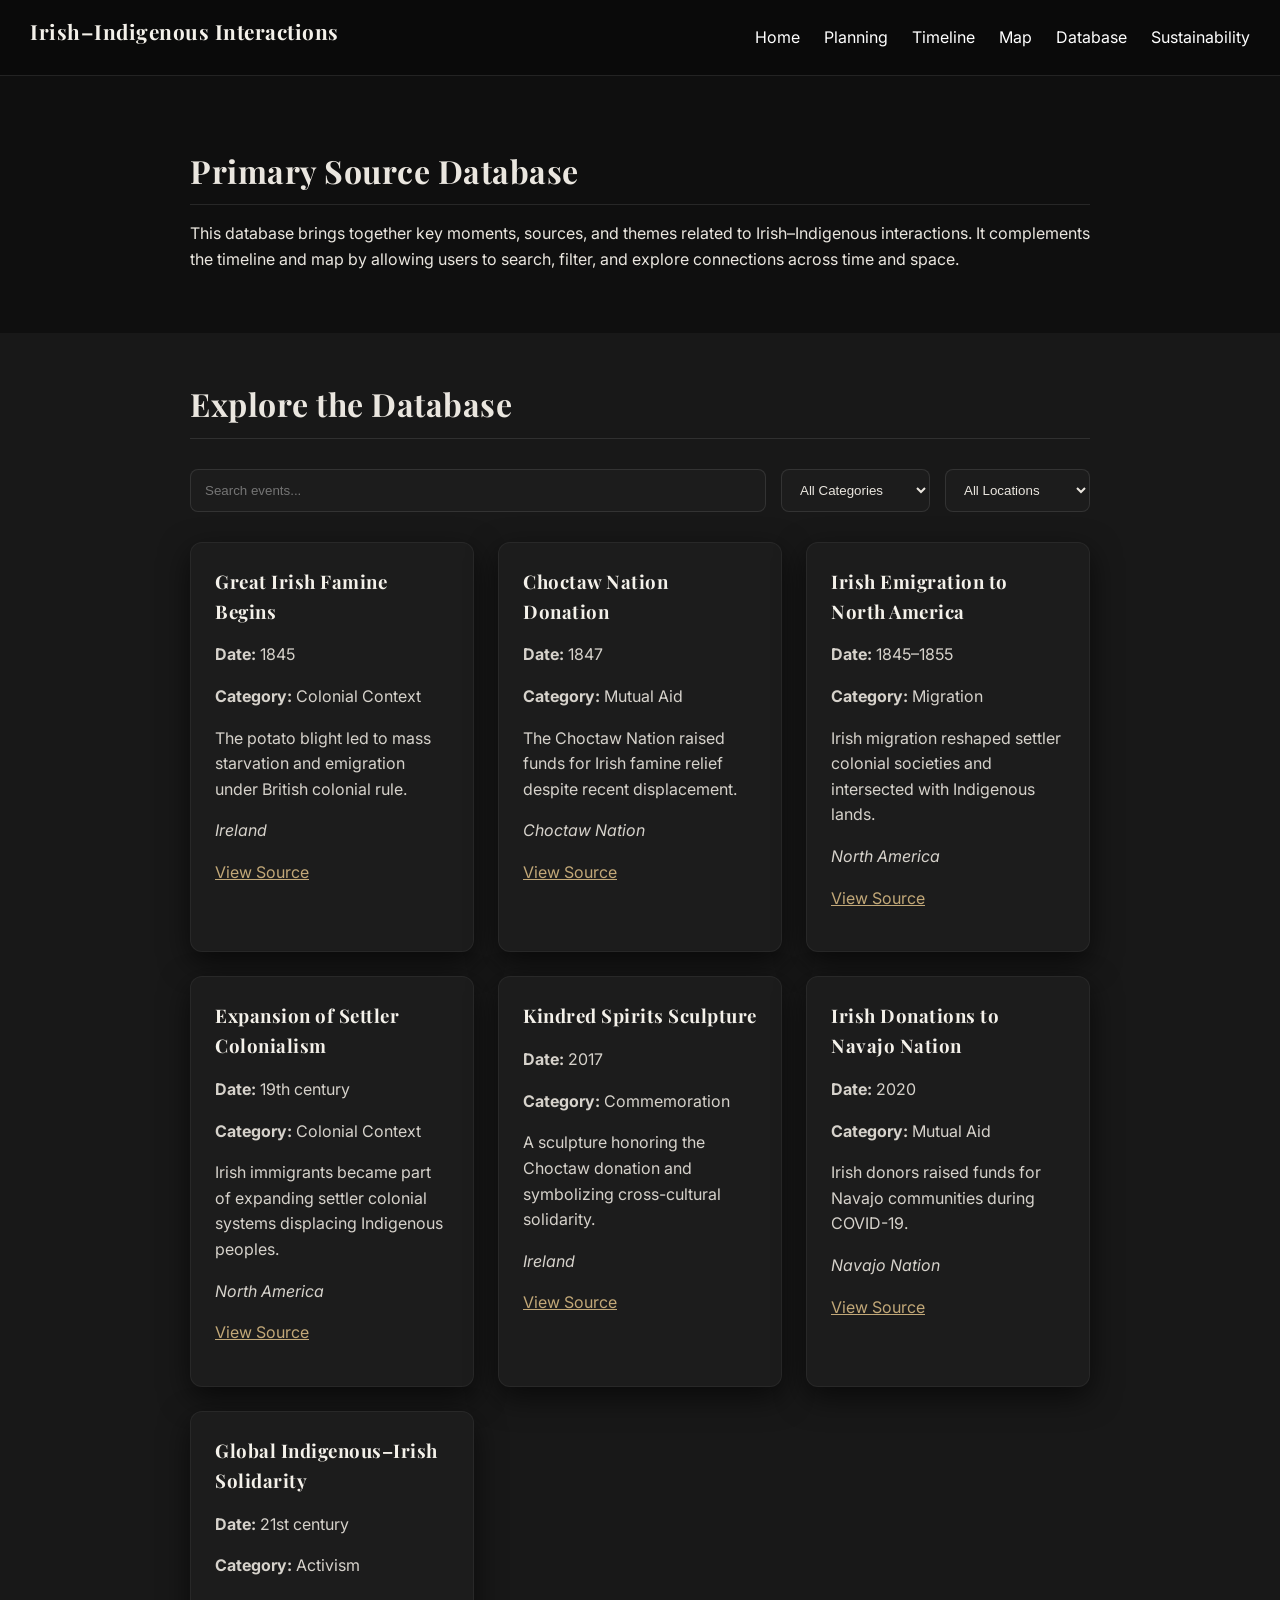
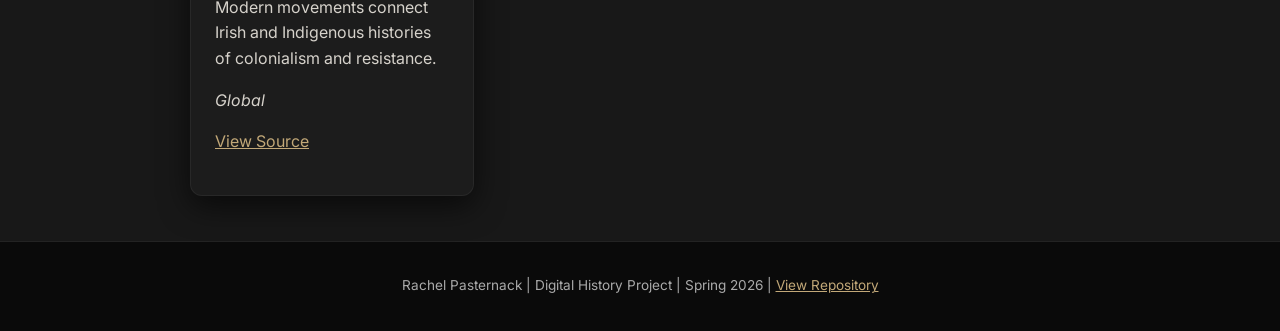
==== database.html @ 5e8c06c3 "Alter Image" ====
<!DOCTYPE html>
<html lang="en">
<head>
  <meta charset="UTF-8" />
  <meta name="viewport" content="width=device-width, initial-scale=1.0" />

  <title>Database | Irish–Indigenous Interactions</title>

  <link rel="stylesheet" href="style.css" />
  <link href="https://fonts.googleapis.com/css2?family=Playfair+Display:wght@400;700&family=Inter:wght@300;400;600&display=swap" rel="stylesheet">
</head>

<body>

<!-- NAVIGATION -->
<nav>
  <div class="nav-container">
    <h1 class="logo">Irish–Indigenous Interactions</h1>
    <div class="nav-links">
      <a href="index.html">Home</a>
      <a href="planning.html">Planning</a>
      <a href="timeline.html">Timeline</a>
      <a href="map.html">Map</a>
      <a href="database.html">Database</a>
      <a href="sustainability.html">Sustainability</a>
    </div>
  </div>
</nav>

<!-- INTRO -->
<section class="section">
  <div class="container">
    <h2>Primary Source Database</h2>
    <p>
      This database brings together key moments, sources, and themes related to Irish–Indigenous interactions. 
      It complements the timeline and map by allowing users to search, filter, and explore connections across time and space.
    </p>
  </div>
</section>

<!-- DATABASE -->
<section class="section light">
  <div class="container">

    <h2>Explore the Database</h2>

    <!-- FILTER BAR -->
    <div class="filter-bar">
      <input 
        type="text" 
        id="searchInput" 
        placeholder="Search events..."
        class="filter-input"
      >

      <select id="filterType" class="filter-select">
        <option value="">All Categories</option>
      </select>

      <select id="filterPlace" class="filter-select">
        <option value="">All Locations</option>
      </select>
    </div>

    <!-- CARD GRID -->
    <div id="cardContainer" class="grid"></div>

  </div>
</section>

<!-- SCRIPT -->
<script>
const allData = [
  {
    id: "famine",
    title: "Great Irish Famine Begins",
    start_date: "1845",
    interaction_type: "Colonial Context",
    place: "Ireland",
    description: "The potato blight led to mass starvation and emigration under British colonial rule.",
    source: "https://www.bl.uk/"
  },
  {
    id: "choctaw-donation",
    title: "Choctaw Nation Donation",
    start_date: "1847",
    interaction_type: "Mutual Aid",
    place: "Choctaw Nation",
    description: "The Choctaw Nation raised funds for Irish famine relief despite recent displacement.",
    source: "https://www.choctawnation.com/"
  },
  {
    id: "irish-emigration",
    title: "Irish Emigration to North America",
    start_date: "1845–1855",
    interaction_type: "Migration",
    place: "North America",
    description: "Irish migration reshaped settler colonial societies and intersected with Indigenous lands.",
    source: "https://www.loc.gov/"
  },
  {
    id: "colonial-expansion",
    title: "Expansion of Settler Colonialism",
    start_date: "19th century",
    interaction_type: "Colonial Context",
    place: "North America",
    description: "Irish immigrants became part of expanding settler colonial systems displacing Indigenous peoples.",
    source: "https://www.nationalarchives.gov.uk/"
  },
  {
    id: "kindred-spirits",
    title: "Kindred Spirits Sculpture",
    start_date: "2017",
    interaction_type: "Commemoration",
    place: "Ireland",
    description: "A sculpture honoring the Choctaw donation and symbolizing cross-cultural solidarity.",
    source: "https://www.corkcoco.ie/"
  },
  {
    id: "irish-to-navajo",
    title: "Irish Donations to Navajo Nation",
    start_date: "2020",
    interaction_type: "Mutual Aid",
    place: "Navajo Nation",
    description: "Irish donors raised funds for Navajo communities during COVID-19.",
    source: "https://www.navajo-nsn.gov/"
  },
  {
    id: "global-solidarity",
    title: "Global Indigenous–Irish Solidarity",
    start_date: "21st century",
    interaction_type: "Activism",
    place: "Global",
    description: "Modern movements connect Irish and Indigenous histories of colonialism and resistance.",
    source: "https://native-land.ca/"
  }
];

// POPULATE CATEGORY FILTER
function populateFilter() {
  const select = document.getElementById('filterType');
  const types = [...new Set(allData.map(d => d.interaction_type))];

  types.forEach(type => {
    const option = document.createElement('option');
    option.value = type;
    option.textContent = type;
    select.appendChild(option);
  });
}

// POPULATE LOCATION FILTER
function populatePlaceFilter() {
  const select = document.getElementById('filterPlace');
  const places = [...new Set(allData.map(d => d.place))];

  places.forEach(place => {
    const option = document.createElement('option');
    option.value = place;
    option.textContent = place;
    select.appendChild(option);
  });
}

// RENDER CARDS
function renderCards(data) {
  const container = document.getElementById('cardContainer');
  container.innerHTML = '';

  data.forEach(item => {
    const card = document.createElement('div');
    card.className = 'card';

    card.innerHTML = `
      <h3>${item.title}</h3>
      <p><strong>Date:</strong> ${item.start_date}</p>
      <p><strong>Category:</strong> ${item.interaction_type}</p>
      <p>${item.description}</p>
      <p><em>${item.place}</em></p>

      <p>
        <a href="${item.source}" target="_blank">View Source</a>
      </p>
    `;

    container.appendChild(card);
  });
}

// FILTER LOGIC
function applyFilters() {
  const search = document.getElementById('searchInput').value.toLowerCase();
  const filterType = document.getElementById('filterType').value;
  const filterPlace = document.getElementById('filterPlace').value;

  const filtered = allData.filter(item => {
    const text = `
      ${item.title}
      ${item.description}
      ${item.place}
    `.toLowerCase();

    const matchesSearch = text.includes(search);
    const matchesType = !filterType || item.interaction_type === filterType;
    const matchesPlace = !filterPlace || item.place === filterPlace;

    return matchesSearch && matchesType && matchesPlace;
  });

  renderCards(filtered);
}

// EVENTS
document.getElementById('searchInput').addEventListener('input', applyFilters);
document.getElementById('filterType').addEventListener('change', applyFilters);
document.getElementById('filterPlace').addEventListener('change', applyFilters);

// INIT
populateFilter();
populatePlaceFilter();
renderCards(allData);
</script>

<!-- FOOTER -->
<footer>
  <p>
    Rachel Pasternack | Digital History Project | Spring 2026 |
    <a href="https://github.com/rapasternack/Digital-History" target="_blank">View Repository</a>
  </p>
</footer>

</body>
</html>
---- style.css ----
/* =========================
   GLOBAL
========================= */
body {
  margin: 0;
  padding-top: 100px;
  font-family: 'Inter', sans-serif;
  background-color: #0f0f0f;
  color: #eae6df;
  line-height: 1.6;
}

h1, h2, h3 {
  font-family: 'Playfair Display', serif;
  letter-spacing: 0.5px;
  margin: 0 0 12px 0;
}

img {
  max-width: 100%;
  height: auto;
}

/* container */
.container {
  max-width: 900px;
  margin: auto;
  padding: 0 15px;
}

/* =========================
   NAVBAR
========================= */
nav {
  position: fixed;
  top: 0;
  width: 100%;
  z-index: 1000;
  background: rgba(10,10,10,0.9);
  backdrop-filter: blur(6px);
  border-bottom: 1px solid rgba(255,255,255,0.1);
}

.nav-container {
  display: flex;
  justify-content: space-between;
  align-items: center;
  padding: 15px 30px;
}

.logo {
  font-size: 1.3rem;
  color: #f4f1ea;
}

.nav-links a {
  color: white;
  text-decoration: none;
  margin-left: 20px;
}

.nav-links a:hover {
  text-decoration: underline;
}

/* =========================
   SECTIONS
========================= */
.section {
  padding: 45px 0;
}

.section.light {
  background: #181818;
}

.section.dark {
  background: #0f0f0f;
}

.section h2 {
  font-size: 2rem;
  margin-bottom: 12px;
  padding-bottom: 8px;
  border-bottom: 1px solid rgba(255,255,255,0.1);
}

/* =========================
   INTRO BANNER
========================= */
/* INTRO BANNER (GLOBAL) */
.intro-banner {
  width: 100%;
  background: linear-gradient(135deg, #080808, #3b5b7a);
  color: white;
  padding: 70px 20px 50px;
  text-align: center;
  position: relative;
  margin-bottom: 30px;
}

.intro-banner h1 {
  font-family: 'Playfair Display', serif;
  font-size: 2.5rem;
  margin: 0;
  letter-spacing: 0.5px;
}

.intro-banner p {
  max-width: 700px;
  margin: 10px auto 0;
  font-size: 1.1rem;
  opacity: 0.9;
}

/* =========================
   HERO
========================= */
.hero {
  height: 90vh;
  background: url('images/irish-indigenous.jpg') center/cover no-repeat;
  display: flex;
  align-items: center;
  justify-content: center;
  text-align: center;
  color: white;
  position: relative;
}

.hero::after {
  content: "";
  position: absolute;
  inset: 0;
  background: rgba(0,0,0,0.5);
}

.hero-content {
  position: relative;
  z-index: 2;
  max-width: 800px;
}

.hero h1 {
  font-size: 3.5rem;
}

.hero p {
  font-size: 1.2rem;
}

/* =========================
   GRID + CARDS
========================= */
.grid {
  display: grid;
  grid-template-columns: repeat(auto-fit, minmax(280px, 1fr));
  gap: 1.5rem;
}

.card {
  background: #1c1c1c;
  padding: 1.5rem;
  border-radius: 12px;
  border: 1px solid rgba(255,255,255,0.05);
  box-shadow: 0 10px 30px rgba(0,0,0,0.6);
  transition: transform 0.2s ease;
}

.card:hover {
  transform: translateY(-5px);
}

.card h3 {
  margin-top: 0;
  color: #f4f1ea;
}

.card p {
  color: #d6d2cb;
}

/* links */
a {
  color: #c2a878;
}

a:hover {
  text-decoration: underline;
}

/* =========================
   TIMELINE
========================= */
.timeline {
  margin: 60px 0;
  padding-left: 40px;
  border-left: 2px solid rgba(255,255,255,0.15);
}

.timeline-item {
  display: flex;
  gap: 25px;
  margin-bottom: 60px;
  padding: 25px;
  background: #1c1c1c;
  border-radius: 14px;
  border: 1px solid rgba(255,255,255,0.06);
  box-shadow: 0 10px 30px rgba(0,0,0,0.6);
  transition: transform 0.3s ease;
}

.timeline-item:hover {
  transform: translateY(-5px);
}

.timeline-date {
  font-size: 0.85rem;
  letter-spacing: 2px;
  text-transform: uppercase;
  color: #c2a878;
  margin-bottom: 10px;
}

.timeline-content {
  flex: 1;
}

.timeline-content h3 {
  margin-top: 0;
}

.timeline-img {
  width: 320px;
  max-width: 40%;
  border-radius: 10px;
  border: 4px solid #111;
  box-shadow: 0 8px 25px rgba(0,0,0,0.6);
  object-fit: cover;
}

/* mobile */
@media (max-width: 768px) {
  .timeline-item {
    flex-direction: column;
  }

  .timeline-img {
    width: 100%;
    max-width: 100%;
  }
}

/* =========================
   MAP
========================= */
#leaflet-map,
#map iframe {
  width: 100%;
  height: 500px;
  border-radius: 12px;
  border: 1px solid rgba(255,255,255,0.1);
}

/* =========================
   FILTER BAR
========================= */
.filter-bar {
  display: flex;
  flex-wrap: wrap;
  gap: 15px;
  margin: 30px 0;
}

.filter-input,
.filter-select {
  padding: 12px 14px;
  border-radius: 8px;
  border: 1px solid rgba(255,255,255,0.1);
  background: #1c1c1c;
  color: #eae6df;
}

.filter-input {
  flex: 1;
  min-width: 220px;
}

/* =========================
   FOOTER
========================= */
footer {
  text-align: center;
  padding: 20px;
  background: #0a0a0a;
  border-top: 1px solid rgba(255,255,255,0.1);
  font-size: 0.85rem;
  color: #aaa;
}

/* =========================
   UTILITIES
========================= */
.caption {
  font-size: 0.85rem;
  color: #999;
}

.sketch-placeholder {
  display: flex;
  flex-wrap: wrap;
  gap: 15px;
  justify-content: center;
}

.sketch-placeholder img {
  width: 250px;
}
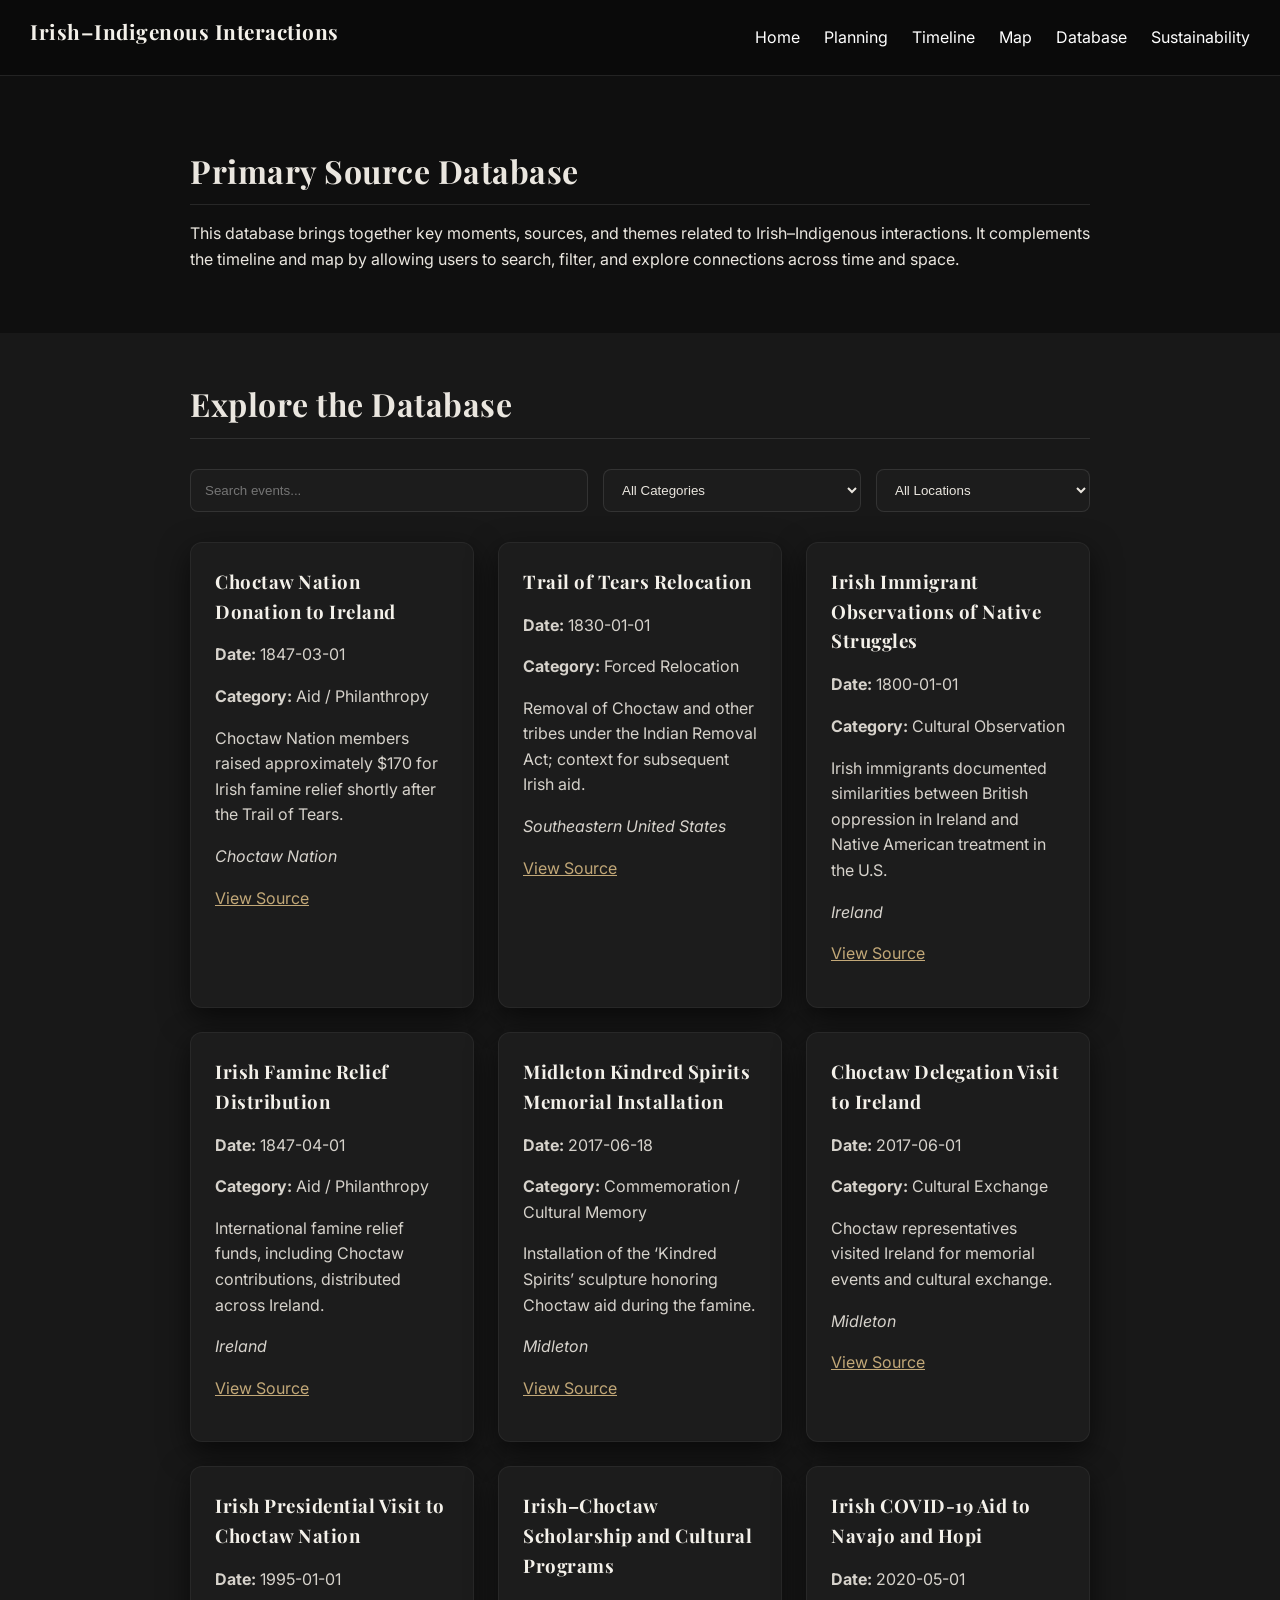
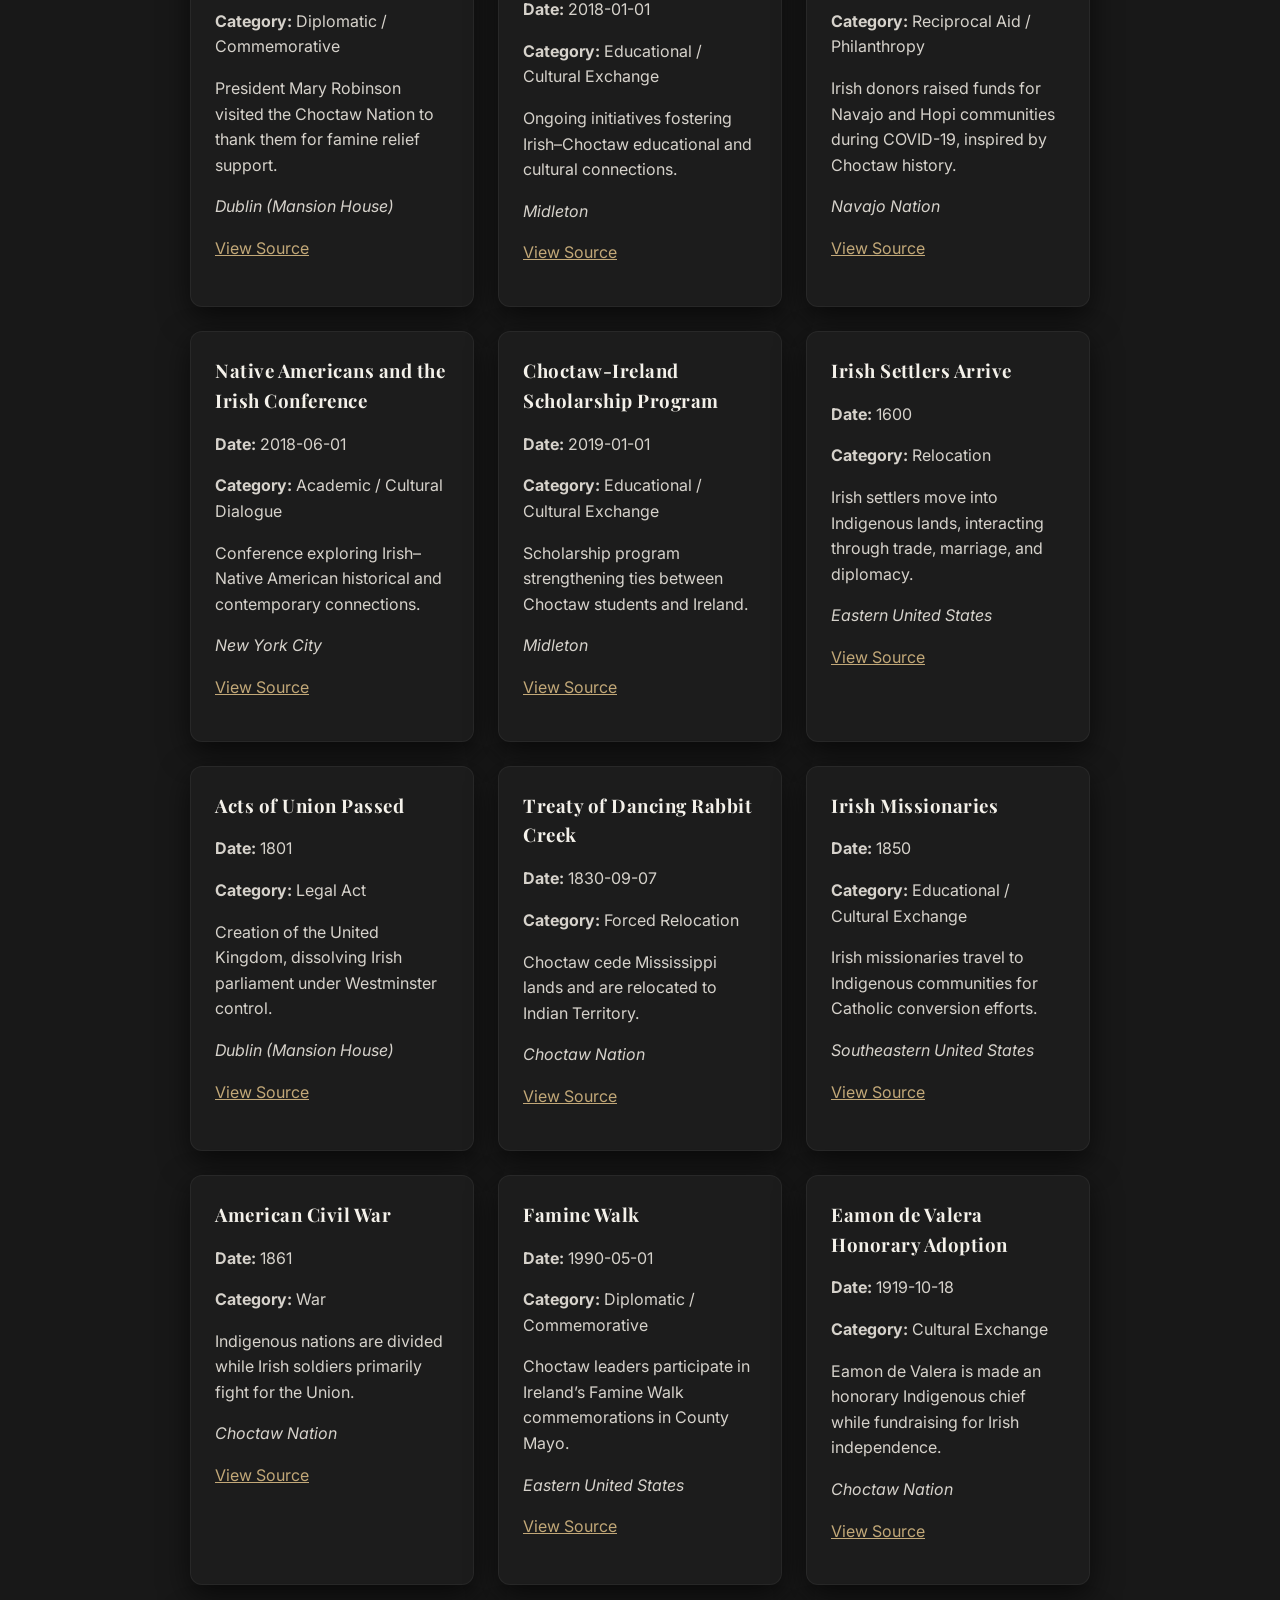
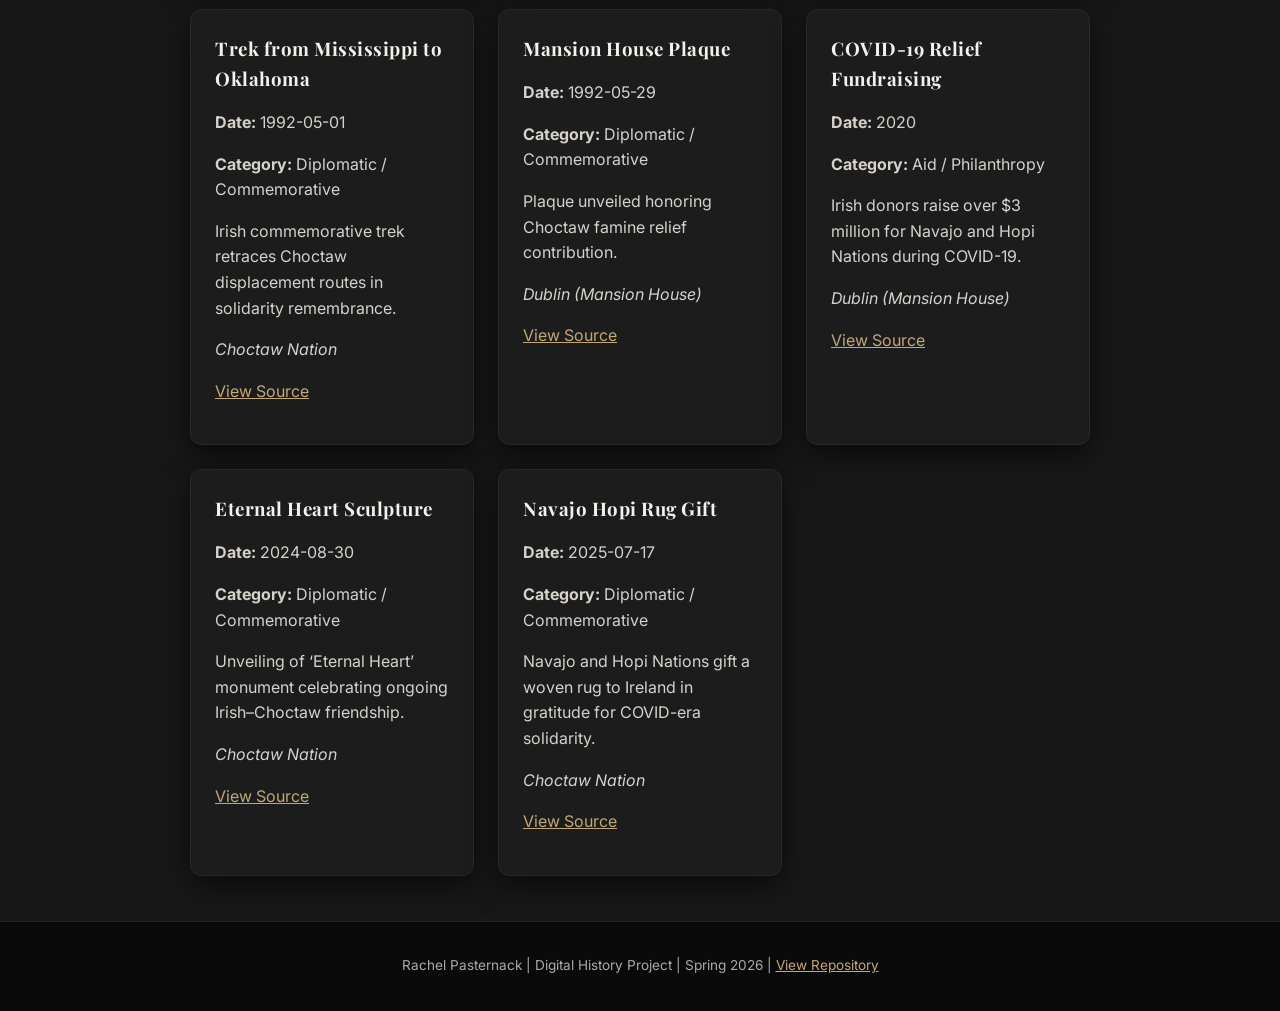
==== commit 84dc047d: "Add All Events to Database" ====
--- a/database.html
+++ b/database.html
@@ -72,67 +72,211 @@
 <script>
 const allData = [
   {
-    id: "famine",
-    title: "Great Irish Famine Begins",
-    start_date: "1845",
-    interaction_type: "Colonial Context",
+    id: "E001",
+    title: "Choctaw Nation Donation to Ireland",
+    start_date: "1847-03-01",
+    interaction_type: "Aid / Philanthropy",
+    place: "Choctaw Nation",
+    description: "Choctaw Nation members raised approximately $170 for Irish famine relief shortly after the Trail of Tears.",
+    source: "Irish Famine Relief Wikipedia"
+  },
+  {
+    id: "E002",
+    title: "Trail of Tears Relocation",
+    start_date: "1830-01-01",
+    interaction_type: "Forced Relocation",
+    place: "Southeastern United States",
+    description: "Removal of Choctaw and other tribes under the Indian Removal Act; context for subsequent Irish aid.",
+    source: "Trail of Tears Wikipedia"
+  },
+  {
+    id: "E003",
+    title: "Irish Immigrant Observations of Native Struggles",
+    start_date: "1800-01-01",
+    interaction_type: "Cultural Observation",
     place: "Ireland",
-    description: "The potato blight led to mass starvation and emigration under British colonial rule.",
-    source: "https://www.bl.uk/"
-  },
-  {
-    id: "choctaw-donation",
-    title: "Choctaw Nation Donation",
-    start_date: "1847",
-    interaction_type: "Mutual Aid",
-    place: "Choctaw Nation",
-    description: "The Choctaw Nation raised funds for Irish famine relief despite recent displacement.",
-    source: "https://www.choctawnation.com/"
-  },
-  {
-    id: "irish-emigration",
-    title: "Irish Emigration to North America",
-    start_date: "1845–1855",
-    interaction_type: "Migration",
-    place: "North America",
-    description: "Irish migration reshaped settler colonial societies and intersected with Indigenous lands.",
-    source: "https://www.loc.gov/"
-  },
-  {
-    id: "colonial-expansion",
-    title: "Expansion of Settler Colonialism",
-    start_date: "19th century",
-    interaction_type: "Colonial Context",
-    place: "North America",
-    description: "Irish immigrants became part of expanding settler colonial systems displacing Indigenous peoples.",
-    source: "https://www.nationalarchives.gov.uk/"
-  },
-  {
-    id: "kindred-spirits",
-    title: "Kindred Spirits Sculpture",
-    start_date: "2017",
-    interaction_type: "Commemoration",
+    description: "Irish immigrants documented similarities between British oppression in Ireland and Native American treatment in the U.S.",
+    source: "Irish Famine Relief Wikipedia"
+  },
+  {
+    id: "E004",
+    title: "Irish Famine Relief Distribution",
+    start_date: "1847-04-01",
+    interaction_type: "Aid / Philanthropy",
     place: "Ireland",
-    description: "A sculpture honoring the Choctaw donation and symbolizing cross-cultural solidarity.",
-    source: "https://www.corkcoco.ie/"
-  },
-  {
-    id: "irish-to-navajo",
-    title: "Irish Donations to Navajo Nation",
+    description: "International famine relief funds, including Choctaw contributions, distributed across Ireland.",
+    source: "Choctaw Delegation Visit Coverage"
+  },
+  {
+    id: "E005",
+    title: "Midleton Kindred Spirits Memorial Installation",
+    start_date: "2017-06-18",
+    interaction_type: "Commemoration / Cultural Memory",
+    place: "Midleton",
+    description: "Installation of the ‘Kindred Spirits’ sculpture honoring Choctaw aid during the famine.",
+    source: "Kindred Spirits Sculpture Coverage"
+  },
+  {
+    id: "E006",
+    title: "Choctaw Delegation Visit to Ireland",
+    start_date: "2017-06-01",
+    interaction_type: "Cultural Exchange",
+    place: "Midleton",
+    description: "Choctaw representatives visited Ireland for memorial events and cultural exchange.",
+    source: "Kindred Spirits Sculpture Coverage"
+  },
+  {
+    id: "E007",
+    title: "Irish Presidential Visit to Choctaw Nation",
+    start_date: "1995-01-01",
+    interaction_type: "Diplomatic / Commemorative",
+    place: "Dublin (Mansion House)",
+    description: "President Mary Robinson visited the Choctaw Nation to thank them for famine relief support.",
+    source: "Academic/Conference Coverage"
+  },
+  {
+    id: "E008",
+    title: "Irish–Choctaw Scholarship and Cultural Programs",
+    start_date: "2018-01-01",
+    interaction_type: "Educational / Cultural Exchange",
+    place: "Midleton",
+    description: "Ongoing initiatives fostering Irish–Choctaw educational and cultural connections.",
+    source: "Scholarship Program Documentation"
+  },
+  {
+    id: "E009",
+    title: "Irish COVID-19 Aid to Navajo and Hopi",
+    start_date: "2020-05-01",
+    interaction_type: "Reciprocal Aid / Philanthropy",
+    place: "Navajo Nation",
+    description: "Irish donors raised funds for Navajo and Hopi communities during COVID-19, inspired by Choctaw history.",
+    source: "Navajo/Hopi COVID Aid Article"
+  },
+  {
+    id: "E010",
+    title: "Native Americans and the Irish Conference",
+    start_date: "2018-06-01",
+    interaction_type: "Academic / Cultural Dialogue",
+    place: "New York City",
+    description: "Conference exploring Irish–Native American historical and contemporary connections.",
+    source: "Poetry & Cultural Collaboration Coverage"
+  },
+  {
+    id: "E011",
+    title: "Choctaw-Ireland Scholarship Program",
+    start_date: "2019-01-01",
+    interaction_type: "Educational / Cultural Exchange",
+    place: "Midleton",
+    description: "Scholarship program strengthening ties between Choctaw students and Ireland.",
+    source: "Choctaw Nation Official History"
+  },
+  {
+    id: "E012",
+    title: "Irish Settlers Arrive",
+    start_date: "1600",
+    interaction_type: "Relocation",
+    place: "Eastern United States",
+    description: "Irish settlers move into Indigenous lands, interacting through trade, marriage, and diplomacy.",
+    source: "Irish Settlers"
+  },
+  {
+    id: "E013",
+    title: "Acts of Union Passed",
+    start_date: "1801",
+    interaction_type: "Legal Act",
+    place: "Dublin (Mansion House)",
+    description: "Creation of the United Kingdom, dissolving Irish parliament under Westminster control.",
+    source: "Irish Famine Relief Wikipedia"
+  },
+  {
+    id: "E014",
+    title: "Treaty of Dancing Rabbit Creek",
+    start_date: "1830-09-07",
+    interaction_type: "Forced Relocation",
+    place: "Choctaw Nation",
+    description: "Choctaw cede Mississippi lands and are relocated to Indian Territory.",
+    source: "Choctaw Nation Official History"
+  },
+  {
+    id: "E015",
+    title: "Irish Missionaries",
+    start_date: "1850",
+    interaction_type: "Educational / Cultural Exchange",
+    place: "Southeastern United States",
+    description: "Irish missionaries travel to Indigenous communities for Catholic conversion efforts.",
+    source: "Irish Settlers"
+  },
+  {
+    id: "E016",
+    title: "American Civil War",
+    start_date: "1861",
+    interaction_type: "War",
+    place: "Choctaw Nation",
+    description: "Indigenous nations are divided while Irish soldiers primarily fight for the Union.",
+    source: "Choctaw Nation Official History"
+  },
+  {
+    id: "E017",
+    title: "Famine Walk",
+    start_date: "1990-05-01",
+    interaction_type: "Diplomatic / Commemorative",
+    place: "Eastern United States",
+    description: "Choctaw leaders participate in Ireland’s Famine Walk commemorations in County Mayo.",
+    source: "Choctaw Nation Official History"
+  },
+  {
+    id: "E018",
+    title: "Eamon de Valera Honorary Adoption",
+    start_date: "1919-10-18",
+    interaction_type: "Cultural Exchange",
+    place: "Choctaw Nation",
+    description: "Eamon de Valera is made an honorary Indigenous chief while fundraising for Irish independence.",
+    source: "Choctaw Delegation Visit Coverage"
+  },
+  {
+    id: "E019",
+    title: "Trek from Mississippi to Oklahoma",
+    start_date: "1992-05-01",
+    interaction_type: "Diplomatic / Commemorative",
+    place: "Choctaw Nation",
+    description: "Irish commemorative trek retraces Choctaw displacement routes in solidarity remembrance.",
+    source: "Choctaw Nation Official History"
+  },
+  {
+    id: "E020",
+    title: "Mansion House Plaque",
+    start_date: "1992-05-29",
+    interaction_type: "Diplomatic / Commemorative",
+    place: "Dublin (Mansion House)",
+    description: "Plaque unveiled honoring Choctaw famine relief contribution.",
+    source: "Navajo/Hopi COVID Aid Article"
+  },
+  {
+    id: "E021",
+    title: "COVID-19 Relief Fundraising",
     start_date: "2020",
-    interaction_type: "Mutual Aid",
-    place: "Navajo Nation",
-    description: "Irish donors raised funds for Navajo communities during COVID-19.",
-    source: "https://www.navajo-nsn.gov/"
-  },
-  {
-    id: "global-solidarity",
-    title: "Global Indigenous–Irish Solidarity",
-    start_date: "21st century",
-    interaction_type: "Activism",
-    place: "Global",
-    description: "Modern movements connect Irish and Indigenous histories of colonialism and resistance.",
-    source: "https://native-land.ca/"
+    interaction_type: "Aid / Philanthropy",
+    place: "Dublin (Mansion House)",
+    description: "Irish donors raise over $3 million for Navajo and Hopi Nations during COVID-19.",
+    source: "Navajo/Hopi COVID Aid Article"
+  },
+  {
+    id: "E022",
+    title: "Eternal Heart Sculpture",
+    start_date: "2024-08-30",
+    interaction_type: "Diplomatic / Commemorative",
+    place: "Choctaw Nation",
+    description: "Unveiling of ‘Eternal Heart’ monument celebrating ongoing Irish–Choctaw friendship.",
+    source: "Kindred Spirits Sculpture Coverage"
+  },
+  {
+    id: "E023",
+    title: "Navajo Hopi Rug Gift",
+    start_date: "2025-07-17",
+    interaction_type: "Diplomatic / Commemorative",
+    place: "Choctaw Nation",
+    description: "Navajo and Hopi Nations gift a woven rug to Ireland in gratitude for COVID-era solidarity.",
+    source: "Navajo/Hopi COVID Aid Article"
   }
 ];
 
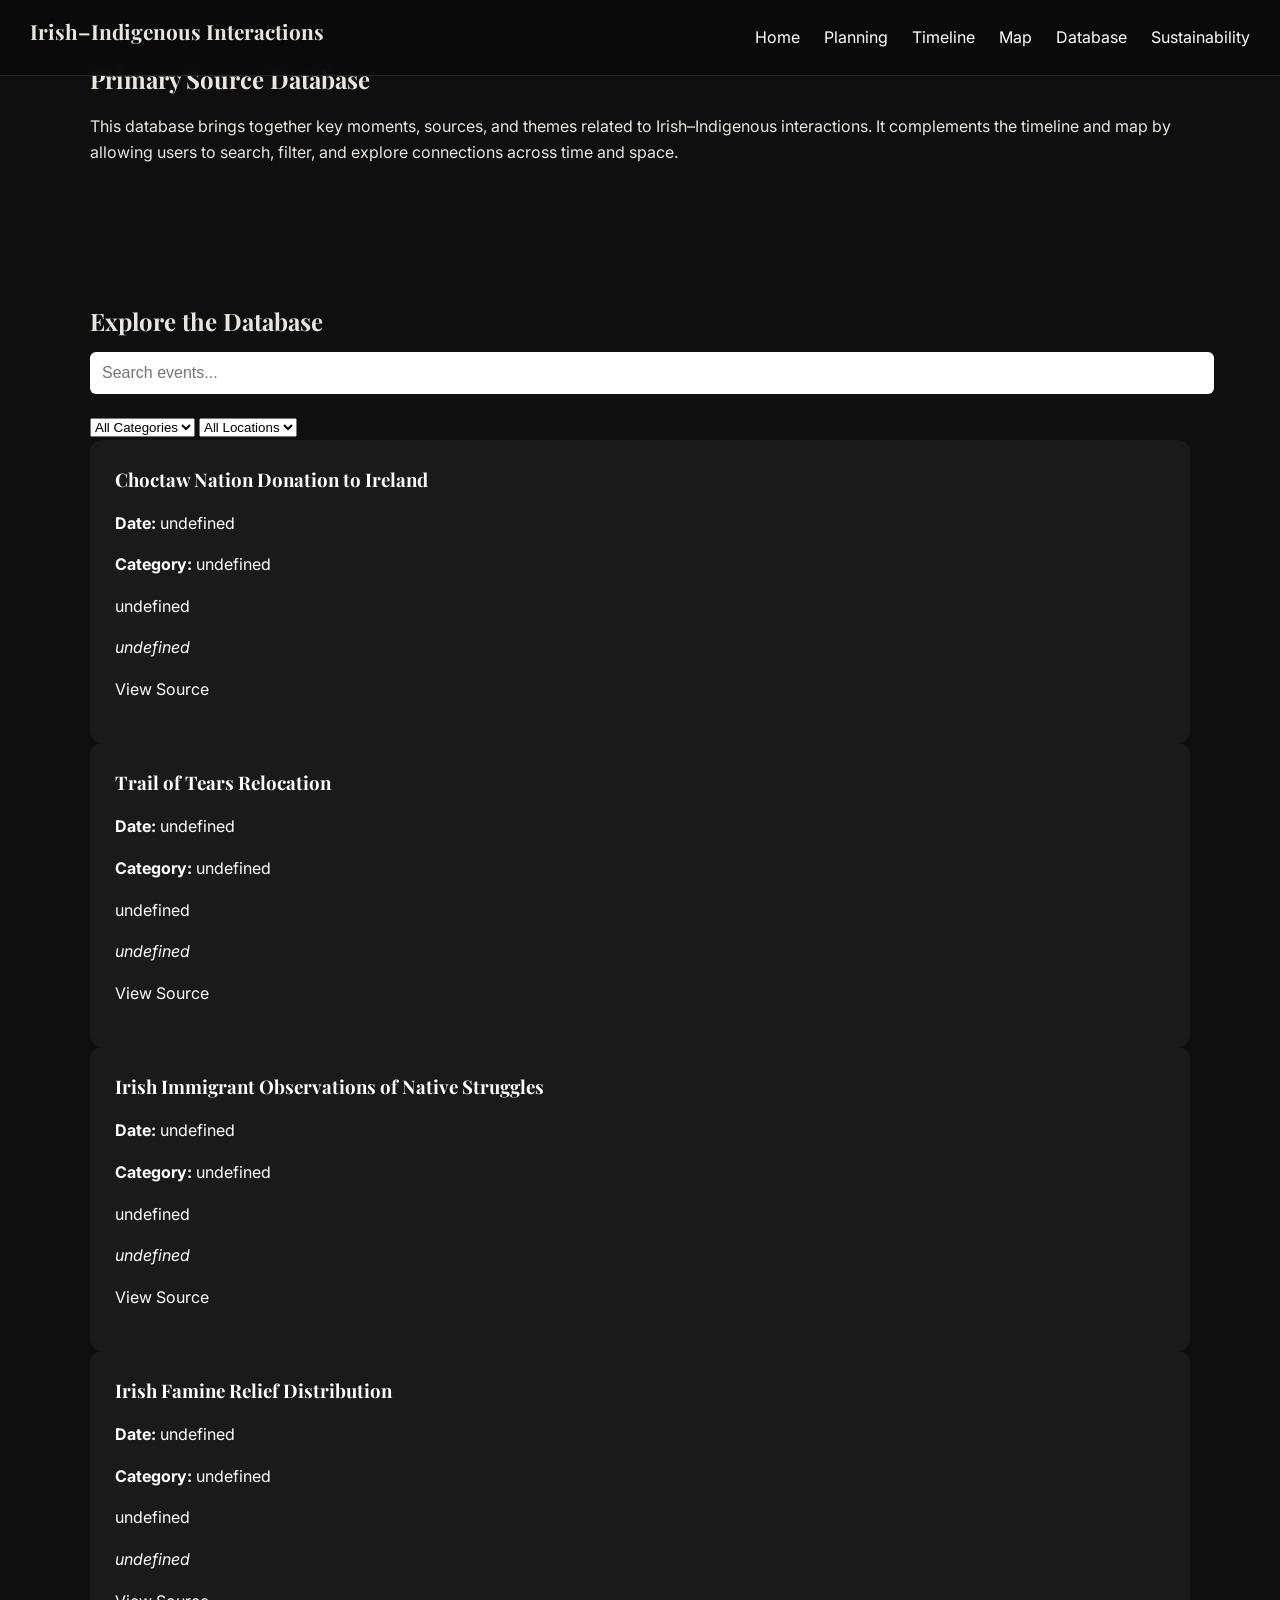
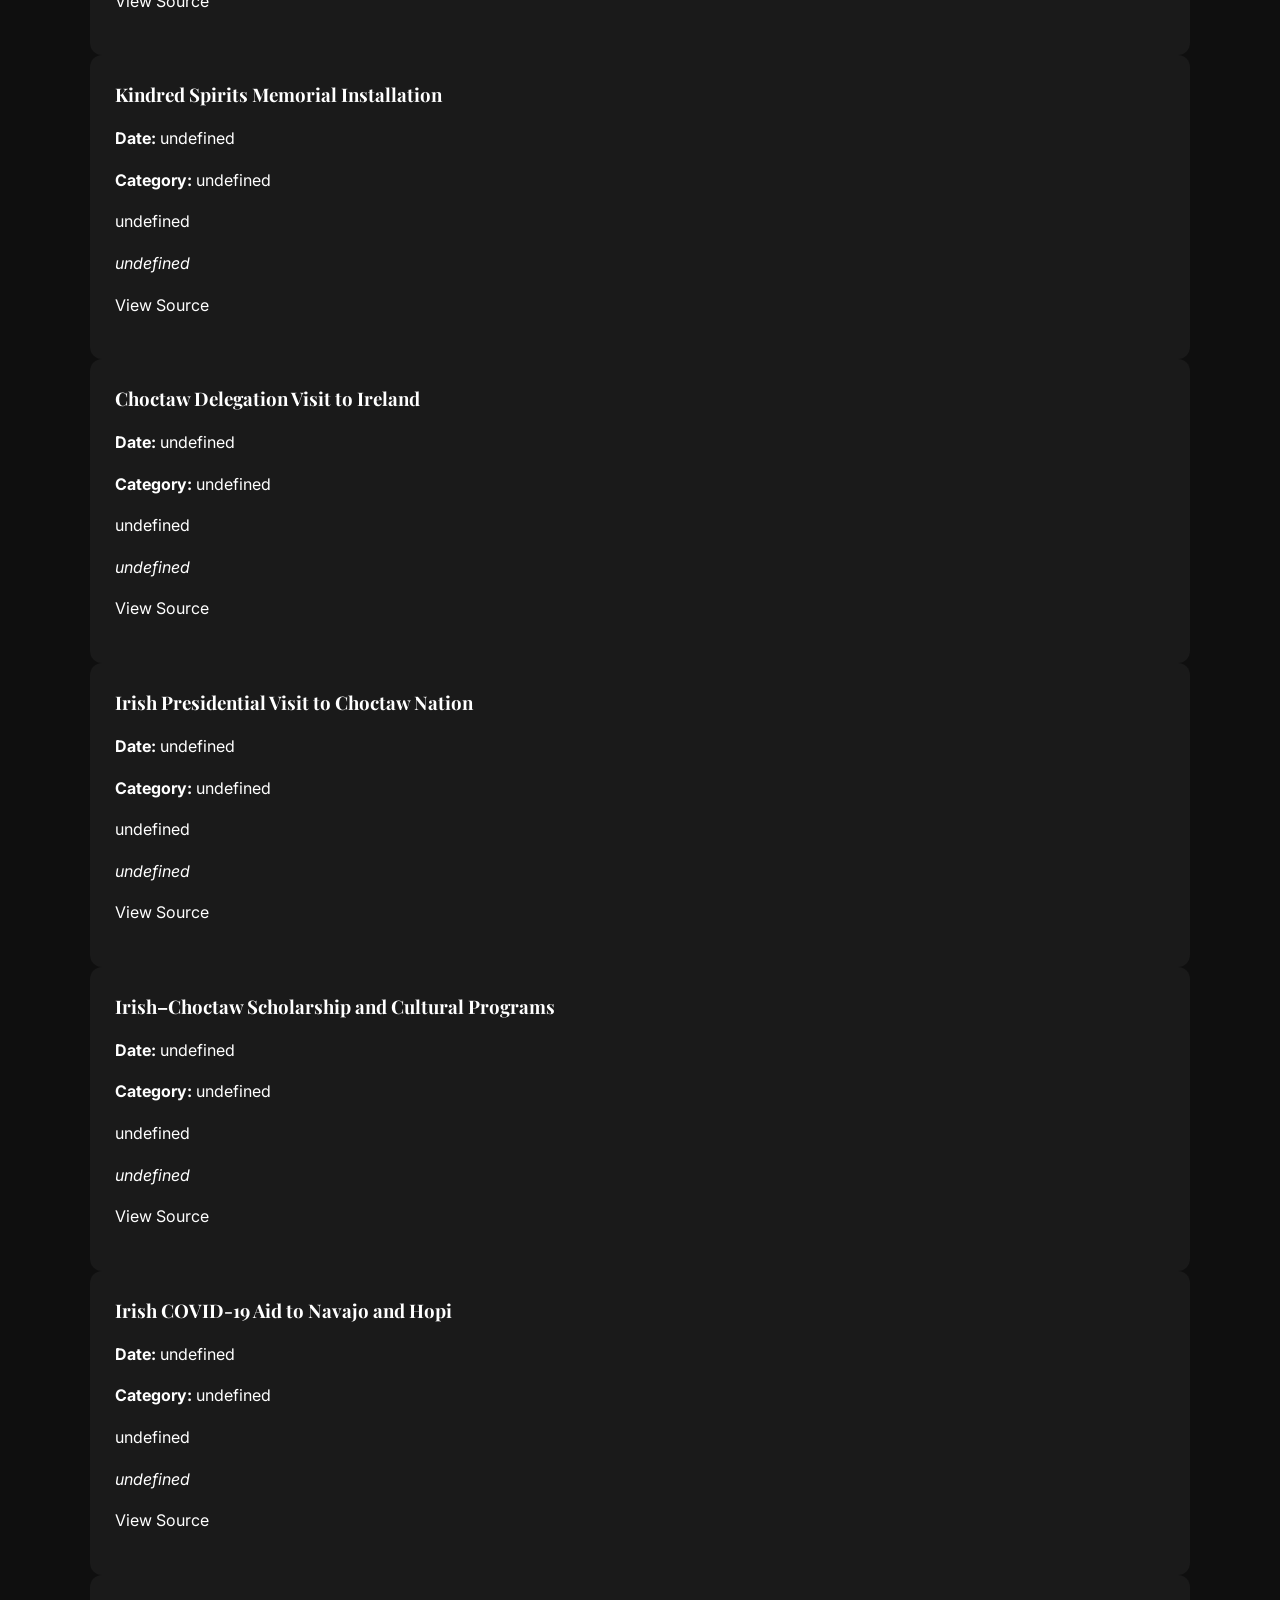
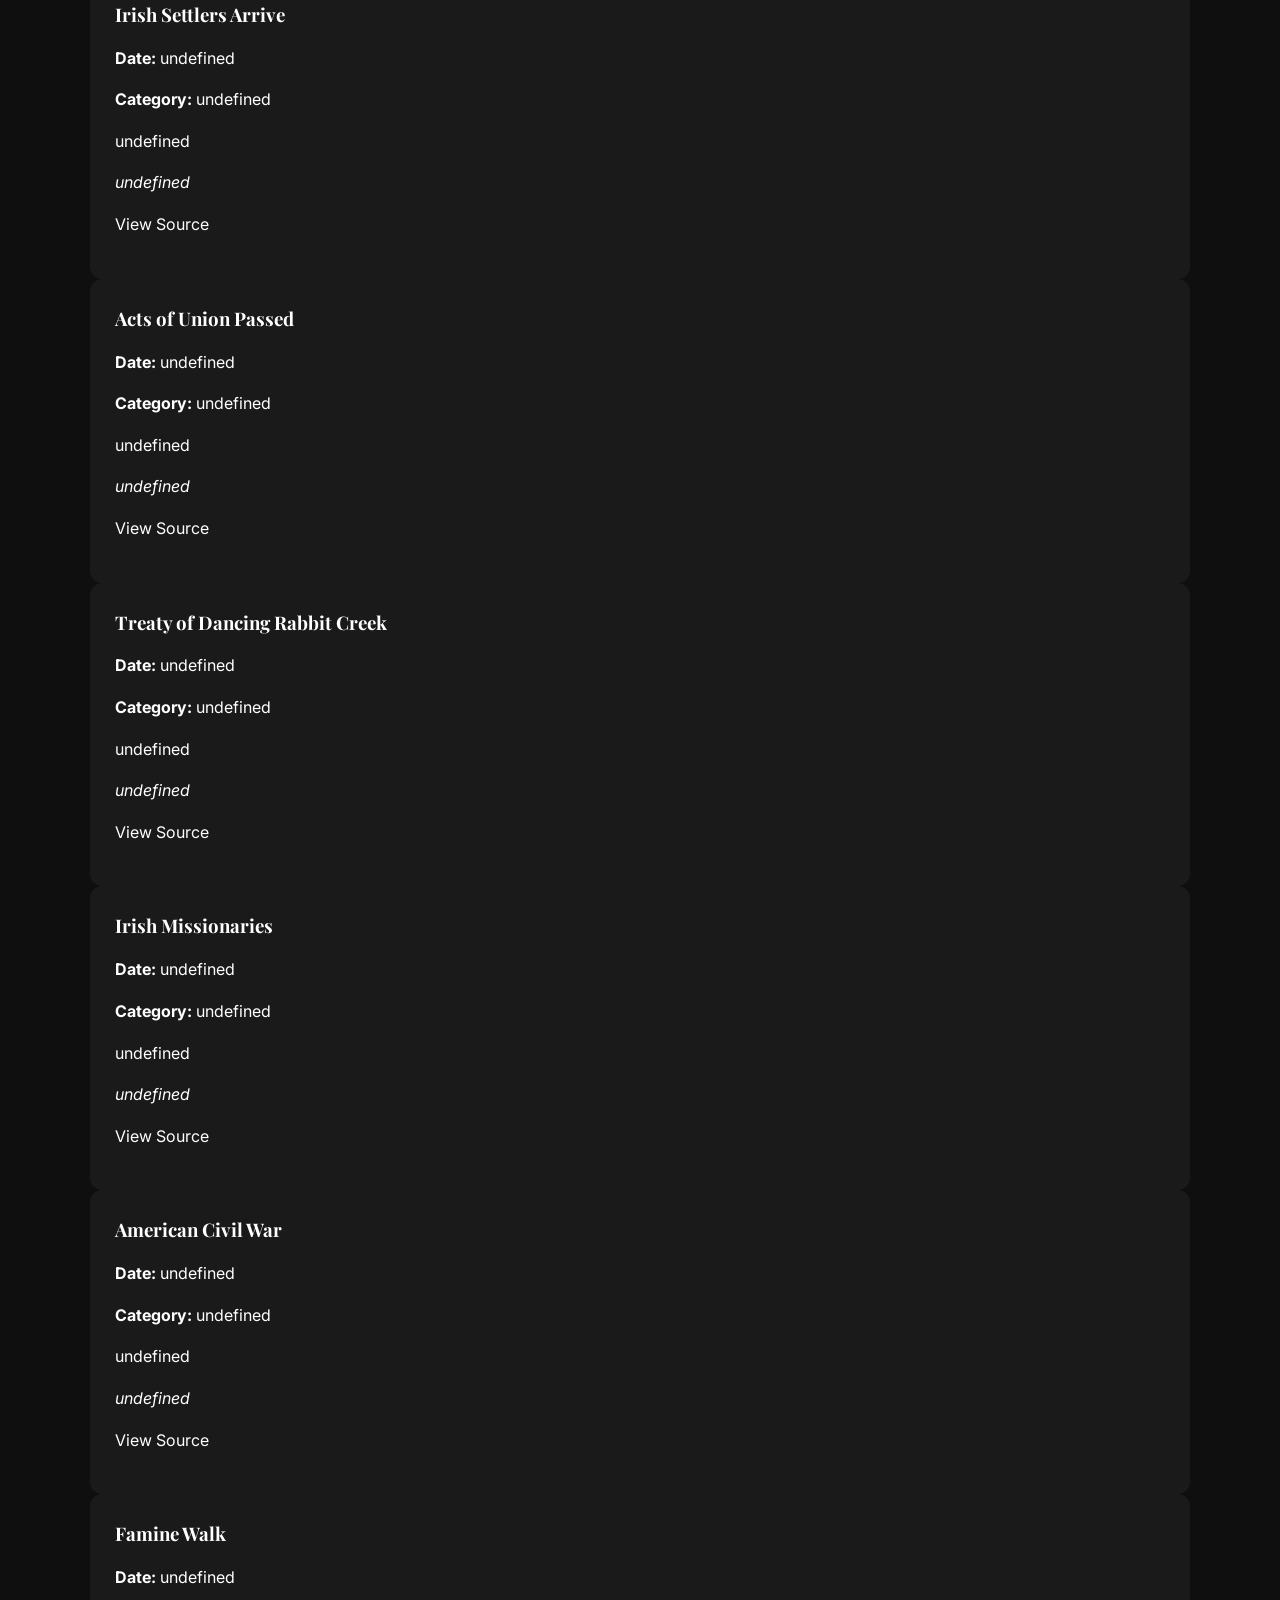
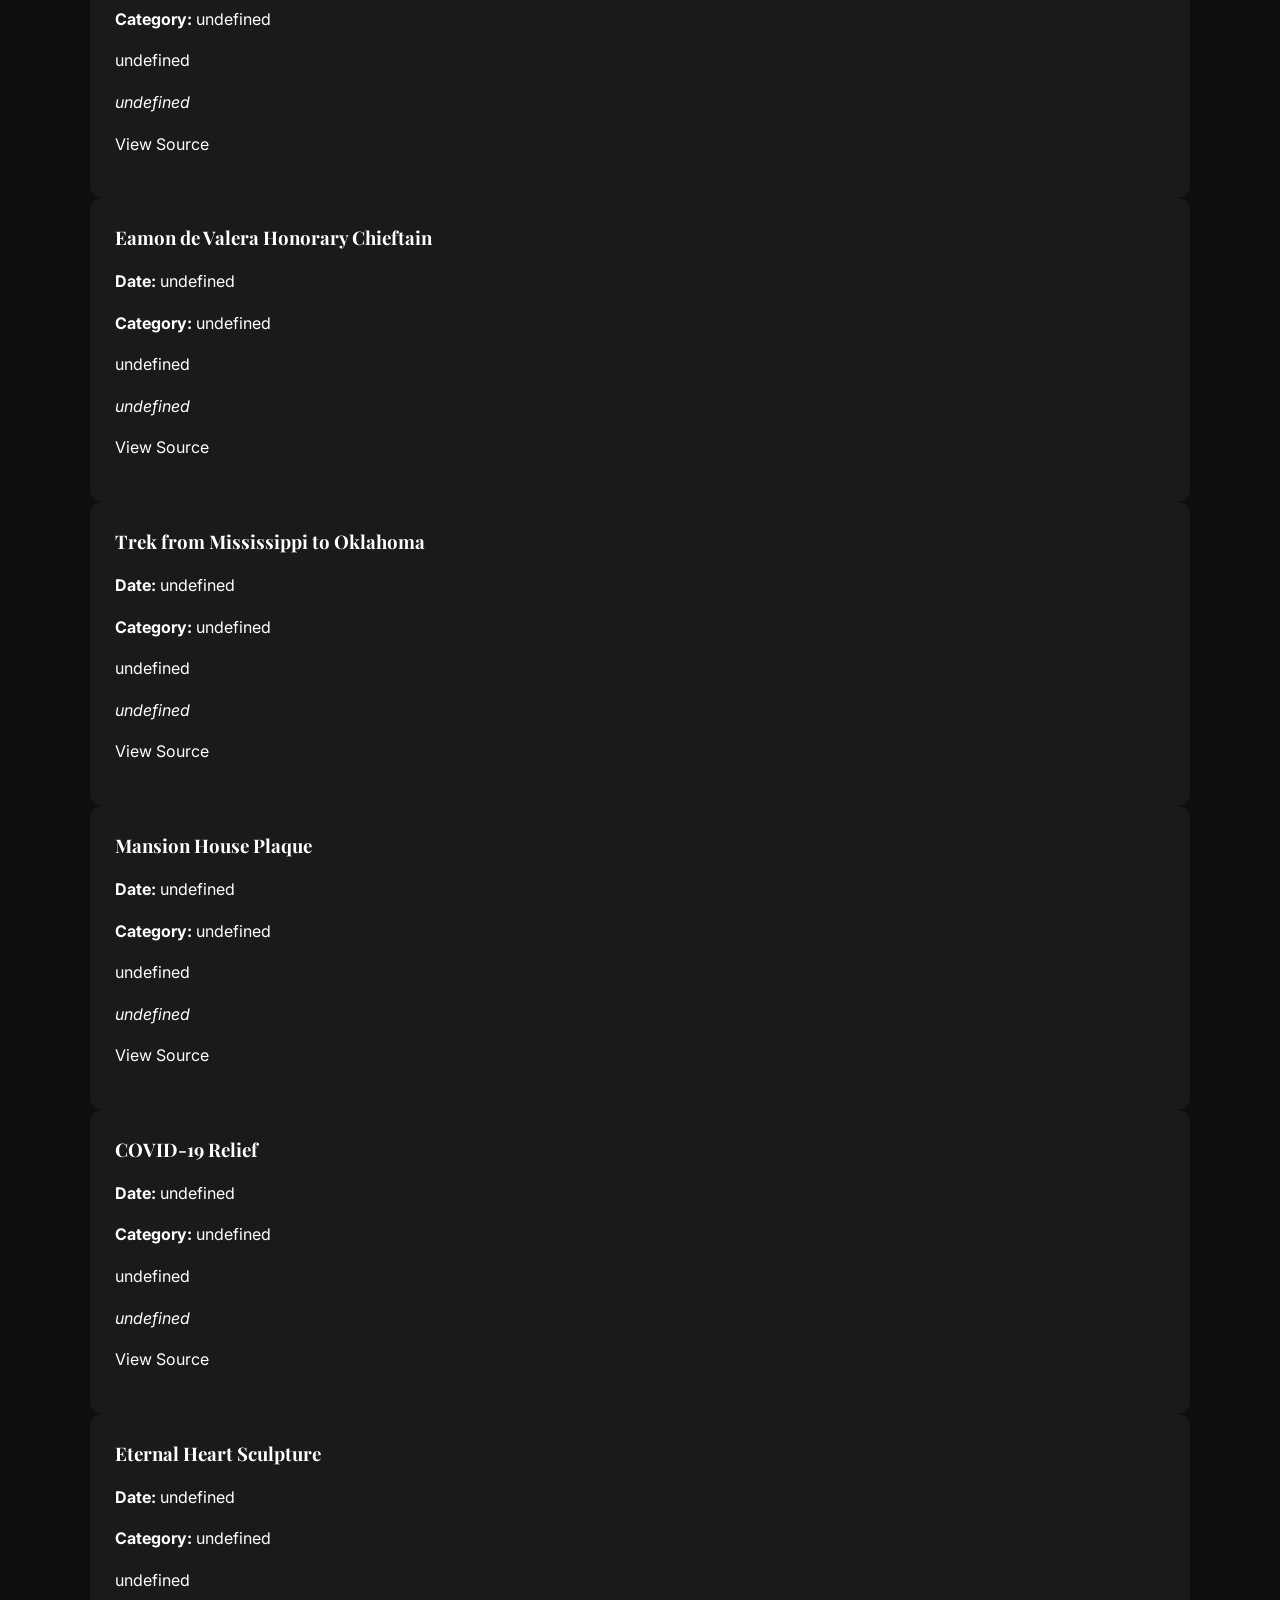
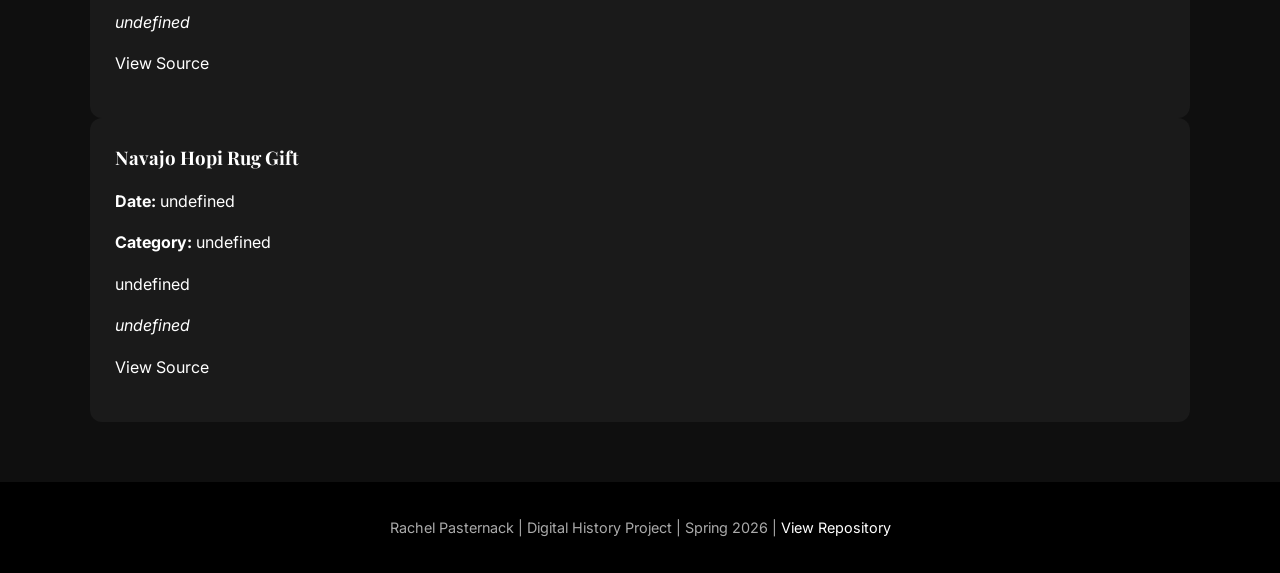
==== commit 274cacad: "Update Database and Map Sources" ====
--- a/database.html
+++ b/database.html
@@ -12,7 +12,6 @@
 
 <body>
 
-<!-- NAVIGATION -->
 <nav>
   <div class="nav-container">
     <h1 class="logo">Irish–Indigenous Interactions</h1>
@@ -27,7 +26,6 @@
   </div>
 </nav>
 
-<!-- INTRO -->
 <section class="section">
   <div class="container">
     <h2>Primary Source Database</h2>
@@ -38,20 +36,13 @@
   </div>
 </section>
 
-<!-- DATABASE -->
 <section class="section light">
   <div class="container">
 
     <h2>Explore the Database</h2>
 
-    <!-- FILTER BAR -->
     <div class="filter-bar">
-      <input 
-        type="text" 
-        id="searchInput" 
-        placeholder="Search events..."
-        class="filter-input"
-      >
+      <input type="text" id="searchInput" placeholder="Search events..." class="filter-input">
 
       <select id="filterType" class="filter-select">
         <option value="">All Categories</option>
@@ -62,222 +53,245 @@
       </select>
     </div>
 
-    <!-- CARD GRID -->
     <div id="cardContainer" class="grid"></div>
 
   </div>
 </section>
 
-<!-- SCRIPT -->
 <script>
 const allData = [
-  {
-    id: "E001",
-    title: "Choctaw Nation Donation to Ireland",
-    start_date: "1847-03-01",
-    interaction_type: "Aid / Philanthropy",
-    place: "Choctaw Nation",
-    description: "Choctaw Nation members raised approximately $170 for Irish famine relief shortly after the Trail of Tears.",
-    source: "Irish Famine Relief Wikipedia"
-  },
-  {
-    id: "E002",
-    title: "Trail of Tears Relocation",
-    start_date: "1830-01-01",
-    interaction_type: "Forced Relocation",
-    place: "Southeastern United States",
-    description: "Removal of Choctaw and other tribes under the Indian Removal Act; context for subsequent Irish aid.",
-    source: "Trail of Tears Wikipedia"
-  },
-  {
-    id: "E003",
-    title: "Irish Immigrant Observations of Native Struggles",
-    start_date: "1800-01-01",
-    interaction_type: "Cultural Observation",
-    place: "Ireland",
-    description: "Irish immigrants documented similarities between British oppression in Ireland and Native American treatment in the U.S.",
-    source: "Irish Famine Relief Wikipedia"
-  },
-  {
-    id: "E004",
-    title: "Irish Famine Relief Distribution",
-    start_date: "1847-04-01",
-    interaction_type: "Aid / Philanthropy",
-    place: "Ireland",
-    description: "International famine relief funds, including Choctaw contributions, distributed across Ireland.",
-    source: "Choctaw Delegation Visit Coverage"
-  },
-  {
-    id: "E005",
-    title: "Midleton Kindred Spirits Memorial Installation",
-    start_date: "2017-06-18",
-    interaction_type: "Commemoration / Cultural Memory",
-    place: "Midleton",
-    description: "Installation of the ‘Kindred Spirits’ sculpture honoring Choctaw aid during the famine.",
-    source: "Kindred Spirits Sculpture Coverage"
-  },
-  {
-    id: "E006",
-    title: "Choctaw Delegation Visit to Ireland",
-    start_date: "2017-06-01",
-    interaction_type: "Cultural Exchange",
-    place: "Midleton",
-    description: "Choctaw representatives visited Ireland for memorial events and cultural exchange.",
-    source: "Kindred Spirits Sculpture Coverage"
-  },
-  {
-    id: "E007",
-    title: "Irish Presidential Visit to Choctaw Nation",
-    start_date: "1995-01-01",
-    interaction_type: "Diplomatic / Commemorative",
-    place: "Dublin (Mansion House)",
-    description: "President Mary Robinson visited the Choctaw Nation to thank them for famine relief support.",
-    source: "Academic/Conference Coverage"
-  },
-  {
-    id: "E008",
-    title: "Irish–Choctaw Scholarship and Cultural Programs",
-    start_date: "2018-01-01",
-    interaction_type: "Educational / Cultural Exchange",
-    place: "Midleton",
-    description: "Ongoing initiatives fostering Irish–Choctaw educational and cultural connections.",
-    source: "Scholarship Program Documentation"
-  },
-  {
-    id: "E009",
-    title: "Irish COVID-19 Aid to Navajo and Hopi",
-    start_date: "2020-05-01",
-    interaction_type: "Reciprocal Aid / Philanthropy",
-    place: "Navajo Nation",
-    description: "Irish donors raised funds for Navajo and Hopi communities during COVID-19, inspired by Choctaw history.",
-    source: "Navajo/Hopi COVID Aid Article"
-  },
-  {
-    id: "E010",
-    title: "Native Americans and the Irish Conference",
-    start_date: "2018-06-01",
-    interaction_type: "Academic / Cultural Dialogue",
-    place: "New York City",
-    description: "Conference exploring Irish–Native American historical and contemporary connections.",
-    source: "Poetry & Cultural Collaboration Coverage"
-  },
-  {
-    id: "E011",
-    title: "Choctaw-Ireland Scholarship Program",
-    start_date: "2019-01-01",
-    interaction_type: "Educational / Cultural Exchange",
-    place: "Midleton",
-    description: "Scholarship program strengthening ties between Choctaw students and Ireland.",
-    source: "Choctaw Nation Official History"
-  },
-  {
-    id: "E012",
-    title: "Irish Settlers Arrive",
-    start_date: "1600",
-    interaction_type: "Relocation",
-    place: "Eastern United States",
-    description: "Irish settlers move into Indigenous lands, interacting through trade, marriage, and diplomacy.",
-    source: "Irish Settlers"
-  },
-  {
-    id: "E013",
-    title: "Acts of Union Passed",
-    start_date: "1801",
-    interaction_type: "Legal Act",
-    place: "Dublin (Mansion House)",
-    description: "Creation of the United Kingdom, dissolving Irish parliament under Westminster control.",
-    source: "Irish Famine Relief Wikipedia"
-  },
-  {
-    id: "E014",
-    title: "Treaty of Dancing Rabbit Creek",
-    start_date: "1830-09-07",
-    interaction_type: "Forced Relocation",
-    place: "Choctaw Nation",
-    description: "Choctaw cede Mississippi lands and are relocated to Indian Territory.",
-    source: "Choctaw Nation Official History"
-  },
-  {
-    id: "E015",
-    title: "Irish Missionaries",
-    start_date: "1850",
-    interaction_type: "Educational / Cultural Exchange",
-    place: "Southeastern United States",
-    description: "Irish missionaries travel to Indigenous communities for Catholic conversion efforts.",
-    source: "Irish Settlers"
-  },
-  {
-    id: "E016",
-    title: "American Civil War",
-    start_date: "1861",
-    interaction_type: "War",
-    place: "Choctaw Nation",
-    description: "Indigenous nations are divided while Irish soldiers primarily fight for the Union.",
-    source: "Choctaw Nation Official History"
-  },
-  {
-    id: "E017",
-    title: "Famine Walk",
-    start_date: "1990-05-01",
-    interaction_type: "Diplomatic / Commemorative",
-    place: "Eastern United States",
-    description: "Choctaw leaders participate in Ireland’s Famine Walk commemorations in County Mayo.",
-    source: "Choctaw Nation Official History"
-  },
-  {
-    id: "E018",
-    title: "Eamon de Valera Honorary Adoption",
-    start_date: "1919-10-18",
-    interaction_type: "Cultural Exchange",
-    place: "Choctaw Nation",
-    description: "Eamon de Valera is made an honorary Indigenous chief while fundraising for Irish independence.",
-    source: "Choctaw Delegation Visit Coverage"
-  },
-  {
-    id: "E019",
-    title: "Trek from Mississippi to Oklahoma",
-    start_date: "1992-05-01",
-    interaction_type: "Diplomatic / Commemorative",
-    place: "Choctaw Nation",
-    description: "Irish commemorative trek retraces Choctaw displacement routes in solidarity remembrance.",
-    source: "Choctaw Nation Official History"
-  },
-  {
-    id: "E020",
-    title: "Mansion House Plaque",
-    start_date: "1992-05-29",
-    interaction_type: "Diplomatic / Commemorative",
-    place: "Dublin (Mansion House)",
-    description: "Plaque unveiled honoring Choctaw famine relief contribution.",
-    source: "Navajo/Hopi COVID Aid Article"
-  },
-  {
-    id: "E021",
-    title: "COVID-19 Relief Fundraising",
-    start_date: "2020",
-    interaction_type: "Aid / Philanthropy",
-    place: "Dublin (Mansion House)",
-    description: "Irish donors raise over $3 million for Navajo and Hopi Nations during COVID-19.",
-    source: "Navajo/Hopi COVID Aid Article"
-  },
-  {
-    id: "E022",
-    title: "Eternal Heart Sculpture",
-    start_date: "2024-08-30",
-    interaction_type: "Diplomatic / Commemorative",
-    place: "Choctaw Nation",
-    description: "Unveiling of ‘Eternal Heart’ monument celebrating ongoing Irish–Choctaw friendship.",
-    source: "Kindred Spirits Sculpture Coverage"
-  },
-  {
-    id: "E023",
-    title: "Navajo Hopi Rug Gift",
-    start_date: "2025-07-17",
-    interaction_type: "Diplomatic / Commemorative",
-    place: "Choctaw Nation",
-    description: "Navajo and Hopi Nations gift a woven rug to Ireland in gratitude for COVID-era solidarity.",
-    source: "Navajo/Hopi COVID Aid Article"
-  }
+
+{
+id:"E001",
+title:"Choctaw Nation Donation to Ireland",
+date:"March 1847",
+lat:34.738,lng:-95.882,
+category:"aid",
+type:"Aid / Philanthropy",
+desc:"Choctaw Nation members raised approximately $170 for Irish famine relief shortly after enduring the Trail of Tears.",
+source:"https://www.choctawnation.com/news/iti-fabvssa/an-act-of-empathy (context: Irish famine primary accounts incl. 1847 relief reports) + https://commons.wikimedia.org/wiki/File:NilesRegister_Article_on_the_Choctaw_Contribution_for_Irish_relief.png"
+},
+
+{
+id:"E002",
+title:"Trail of Tears Relocation",
+date:"1830–1833",
+lat:33,lng:-85,
+category:"conflict",
+type:"Forced Relocation",
+desc:"Choctaw forced removal under the Indian Removal Act.",
+source:"https://www.loc.gov/item/2024791363/"
+},
+
+{
+id:"E003",
+title:"Irish Immigrant Observations of Native Struggles",
+date:"19th century",
+lat:53.142,lng:-7.692,
+category:"exchange",
+type:"Cultural Observation",
+desc:"Irish immigrant writings comparing colonial experiences.",
+source:"https://dp.la/item/68b227cc618f4f93f48f9aba16c53f24/"
+},
+
+{
+id:"E004",
+title:"Irish Famine Relief Distribution",
+date:"1847–1848",
+lat:53,lng:-8,
+category:"aid",
+type:"Aid / Philanthropy",
+desc:"Distribution of international famine relief funds.",
+source:"https://www.choctawnation.com/news/iti-fabvssa/an-act-of-empathy/"
+},
+
+{
+id:"E005",
+title:"Kindred Spirits Memorial Installation",
+date:"June 18, 2017",
+lat:51.916,lng:-8.168,
+category:"commemoration",
+type:"Commemoration / Cultural Memory",
+desc:"Sculpture commemorating Choctaw aid to Ireland.",
+source:"https://www.corkcoco.ie/en/resident/planning-and-development/public-consultations/closed-part-8-development-consultation/part-8-proposed-installation-of-36-m-high-statue-and-ancillary-site-works-at-five-foot-way-carpark"
+},
+
+{
+id:"E006",
+title:"Choctaw Delegation Visit to Ireland",
+date:"June 2017",
+lat:51.916,lng:-8.168,
+category:"exchange",
+type:"Cultural Exchange",
+desc:"Choctaw representatives visit Ireland for commemoration.",
+source:"https://www.choctawnation.com/about/history/irish-connection/"
+},
+
+{
+id:"E007",
+title:"Irish Presidential Visit to Choctaw Nation",
+date:"1995",
+lat:53.343,lng:-6.254,
+category:"commemoration",
+type:"Diplomatic / Commemorative",
+desc:"President Mary Robinson visit acknowledging Choctaw aid.",
+source:"https://president.ie/en/results?keywords=mary+robinson+choctaw"
+},
+
+{
+id:"E008",
+title:"Irish–Choctaw Scholarship and Cultural Programs",
+date:"2018–2024",
+lat:51.916,lng:-8.168,
+category:"exchange",
+type:"Educational / Cultural Exchange",
+desc:"Ongoing educational exchange programs.",
+source:"https://www.ireland.ie/en/usa/austin/news-and-events/news-archive/visit-by-taoiseach-leo-varadkar-to-the-choctaw-nation/"
+},
+
+{
+id:"E009",
+title:"Irish COVID-19 Aid to Navajo and Hopi",
+date:"2020",
+lat:36.107,lng:-109.067,
+category:"aid",
+type:"Reciprocal Aid / Philanthropy",
+desc:"Irish fundraising inspired by Choctaw history.",
+source:"https://www.ireland.ie/en/usa/austin/news-and-events/news-archive/covid-19-travel-advice/"
+},
+
+{
+id:"E012",
+title:"Irish Settlers Arrive",
+date:"1600–1800",
+lat:22,lng:-67,
+category:"conflict",
+type:"Relocation",
+desc:"Irish migration and settlement patterns in the Atlantic world.",
+source:"https://www.loc.gov/item/01011512/"
+},
+
+{
+id:"E013",
+title:"Acts of Union Passed",
+date:"1801",
+lat:53.343,lng:-6.254,
+category:"other",
+type:"Legal Act",
+desc:"Union of Great Britain and Ireland.",
+source:"https://www.parliament.uk/about/living-heritage/evolutionofparliament/legislativescrutiny/parliamentandireland/collections/ireland/act-of-union-1800/"
+},
+
+{
+id:"E014",
+title:"Treaty of Dancing Rabbit Creek",
+date:"1830–1831",
+lat:34.738,lng:-95.882,
+category:"conflict",
+type:"Forced Relocation",
+desc:"Choctaw land cession treaty.",
+source:"https://www.loc.gov/item/2022689491/"
+},
+
+{
+id:"E015",
+title:"Irish Missionaries",
+date:"1850s",
+lat:33,lng:-85,
+category:"exchange",
+type:"Educational / Cultural Exchange",
+desc:"Missionary records and correspondence.",
+source:"https://www.loc.gov/item/36016634/"
+},
+
+{
+id:"E016",
+title:"American Civil War",
+date:"1861–1865",
+lat:34.738,lng:-95.882,
+category:"conflict",
+type:"War",
+desc:"Native nations in Civil War era.",
+source:"https://www.loc.gov/search/?in=&q=american+civil+war+irish+soldier&new=true"
+},
+
+{
+id:"E017",
+title:"Famine Walk",
+date:"1990",
+lat:22,lng:-67,
+category:"commemoration",
+type:"Diplomatic / Commemorative",
+desc:"Commemorative walk linking Irish famine history and Indigenous suffering.",
+source:"https://www.museum.ie/en-IE/Collections-Research/Folklife-Collections/Folklife-Collections-List-(1)/Other/The-Great-Irish-Famine/An-Gorta-Mor"
+},
+
+{
+id:"E018",
+title:"Eamon de Valera Honorary Chieftain",
+date:"1919",
+lat:34.738,lng:-95.882,
+category:"exchange",
+type:"Cultural Exchange",
+desc:"Symbolic adoption event.",
+source:"https://catalogue.nli.ie/Collection/vtls000512255"
+},
+
+{
+id:"E019",
+title:"Trek from Mississippi to Oklahoma",
+date:"1992",
+lat:34.738,lng:-95.882,
+category:"commemoration",
+type:"Diplomatic / Commemorative",
+desc:"Re-enactment of Trail of Tears route.",
+source:"https://www.gov.ie/pdf/choctaw-ireland-1992-visit.pdf"
+},
+
+{
+id:"E020",
+title:"Mansion House Plaque",
+date:"1992",
+lat:53.343,lng:-6.254,
+category:"commemoration",
+type:"Diplomatic / Commemorative",
+desc:"Commemorative plaque installation.",
+source:"https://www.dublincity.ie/culture-art-and-film/arts-culture-and-public-spaces/mansion-house"
+},
+
+{
+id:"E021",
+title:"COVID-19 Relief",
+date:"2020–2021",
+lat:53.343,lng:-6.254,
+category:"aid",
+type:"Aid / Philanthropy",
+desc:"Irish fundraising response for Navajo/Hopi.",
+source:"https://www.ireland.ie/en/usa/austin/news-and-events/news-archive/covid-19-travel-advice/"
+},
+
+{
+id:"E022",
+title:"Eternal Heart Sculpture",
+date:"2024",
+lat:34.738,lng:-95.882,
+category:"commemoration",
+type:"Diplomatic / Commemorative",
+desc:"Choctaw memorial sculpture.",
+source:"https://www.choctawnation.com/news/news-releases/choctaw-nation-unveils-eternal-heart-sculpture/"
+},
+
+{
+id:"E023",
+title:"Navajo Hopi Rug Gift",
+date:"2025",
+lat:34.738,lng:-95.882,
+category:"commemoration",
+type:"Diplomatic / Commemorative",
+desc:"Reciprocal cultural gift exchange.",
+source:"https://www.oireachtas.ie/en/press-centre/news-and-features/20250717-navajo-rug-gifted-to-the-people-of-ireland-during-leinster-house-visit/"
+}
+
 ];
 
 // POPULATE CATEGORY FILTER
--- a/style.css
+++ b/style.css
@@ -3,7 +3,7 @@
 ========================= */
 body {
   margin: 0;
-  padding-top: 100px;
+  padding-top: 0px;
   font-family: 'Inter', sans-serif;
   background-color: #0f0f0f;
   color: #eae6df;
@@ -12,24 +12,36 @@
 
 h1, h2, h3 {
   font-family: 'Playfair Display', serif;
-  letter-spacing: 0.5px;
   margin: 0 0 12px 0;
-}
-
-img {
-  max-width: 100%;
-  height: auto;
 }
 
 /* container */
 .container {
-  max-width: 900px;
+  max-width: 1100px;
   margin: auto;
-  padding: 0 15px;
-}
-
-/* =========================
-   NAVBAR
+  padding: 60px 20px;
+}
+
+/* =========================
+   GLOBAL LINKS
+========================= */
+
+a {
+  color: #ffffff;
+  text-decoration: none;
+}
+
+a:visited {
+  color: #ffffff;
+}
+
+a:hover {
+  color: #c2a878;
+  text-decoration: underline;
+}
+
+/* =========================
+   NAV
 ========================= */
 nav {
   position: fixed;
@@ -50,142 +62,76 @@
 
 .logo {
   font-size: 1.3rem;
-  color: #f4f1ea;
 }
 
 .nav-links a {
   color: white;
+  margin-left: 20px;
   text-decoration: none;
-  margin-left: 20px;
-}
-
-.nav-links a:hover {
-  text-decoration: underline;
-}
-
-/* =========================
-   SECTIONS
-========================= */
-.section {
-  padding: 45px 0;
-}
-
-.section.light {
-  background: #181818;
-}
-
-.section.dark {
-  background: #0f0f0f;
-}
-
-.section h2 {
-  font-size: 2rem;
-  margin-bottom: 12px;
-  padding-bottom: 8px;
-  border-bottom: 1px solid rgba(255,255,255,0.1);
-}
-
-/* =========================
-   INTRO BANNER
-========================= */
-/* INTRO BANNER (GLOBAL) */
-.intro-banner {
-  width: 100%;
-  background: linear-gradient(135deg, #080808, #3b5b7a);
-  color: white;
-  padding: 70px 20px 50px;
-  text-align: center;
+}
+
+/* =========================
+   HERO BACKGROUND
+========================= */
+.hero {
+  height: 100vh;
+  background: url('images/irish-indigenous.jpg') center/cover no-repeat;
   position: relative;
-  margin-bottom: 30px;
-}
-
-.intro-banner h1 {
-  font-family: 'Playfair Display', serif;
-  font-size: 2.5rem;
-  margin: 0;
-  letter-spacing: 0.5px;
-}
-
-.intro-banner p {
-  max-width: 700px;
-  margin: 10px auto 0;
-  font-size: 1.1rem;
-  opacity: 0.9;
-}
-
-/* =========================
-   HERO
-========================= */
-.hero {
-  height: 90vh;
-  background: url('images/irish-indigenous.jpg') center/cover no-repeat;
-  display: flex;
+
+  display: flex;
+  justify-content: center;
   align-items: center;
-  justify-content: center;
-  text-align: center;
-  color: white;
-  position: relative;
-}
-
-.hero::after {
-  content: "";
+}
+
+/* DARK OVERLAY */
+.overlay {
   position: absolute;
   inset: 0;
-  background: rgba(0,0,0,0.5);
-}
-
-.hero-content {
-  position: relative;
-  z-index: 2;
-  max-width: 800px;
-}
-
-.hero h1 {
-  font-size: 3.5rem;
-}
-
-.hero p {
-  font-size: 1.2rem;
-}
-
-/* =========================
-   GRID + CARDS
-========================= */
-.grid {
+  background: rgba(0, 0, 0, 0.6);
+
+  display: flex;
+  flex-direction: column;
+  justify-content: center;
+  align-items: center;
+  text-align: center;
+
+}
+
+/* =========================
+   MAIN CONTENT
+========================= */
+.container {
+  padding: 60px 20px;
+  max-width: 1100px;
+  margin: auto;
+}
+
+/* CARD GRID */
+.card-grid {
   display: grid;
-  grid-template-columns: repeat(auto-fit, minmax(280px, 1fr));
-  gap: 1.5rem;
-}
-
+  grid-template-columns: repeat(auto-fit, minmax(250px, 1fr));
+  gap: 25px;
+}
+
+/* CARD STYLE */
 .card {
-  background: #1c1c1c;
-  padding: 1.5rem;
+  background: #1a1a1a;
+  padding: 25px;
   border-radius: 12px;
-  border: 1px solid rgba(255,255,255,0.05);
-  box-shadow: 0 10px 30px rgba(0,0,0,0.6);
-  transition: transform 0.2s ease;
+  text-decoration: none;
+  color: white;
+
+  transition: transform 0.2s ease, box-shadow 0.2s ease;
+}
+
+.card h2 {
+  font-family: 'Playfair Display', serif;
+  margin-bottom: 10px;
 }
 
 .card:hover {
   transform: translateY(-5px);
-}
-
-.card h3 {
-  margin-top: 0;
-  color: #f4f1ea;
-}
-
-.card p {
-  color: #d6d2cb;
-}
-
-/* links */
-a {
-  color: #c2a878;
-}
-
-a:hover {
-  text-decoration: underline;
+  box-shadow: 0 10px 25px rgba(0,0,0,0.4);
 }
 
 /* =========================
@@ -193,26 +139,29 @@
 ========================= */
 .timeline {
   margin: 60px 0;
+  border-left: 2px solid rgba(255,255,255,0.15);
   padding-left: 40px;
-  border-left: 2px solid rgba(255,255,255,0.15);
-}
-
+}
+
+/* MAIN CARD */
 .timeline-item {
   display: flex;
+  justify-content: space-between;
   gap: 25px;
-  margin-bottom: 60px;
+  margin-bottom: 50px;
   padding: 25px;
   background: #1c1c1c;
   border-radius: 14px;
   border: 1px solid rgba(255,255,255,0.06);
   box-shadow: 0 10px 30px rgba(0,0,0,0.6);
-  transition: transform 0.3s ease;
-}
-
-.timeline-item:hover {
-  transform: translateY(-5px);
-}
-
+}
+
+/* LEFT TEXT */
+.timeline-content {
+  flex: 1;
+}
+
+/* DATE */
 .timeline-date {
   font-size: 0.85rem;
   letter-spacing: 2px;
@@ -221,97 +170,113 @@
   margin-bottom: 10px;
 }
 
-.timeline-content {
-  flex: 1;
-}
-
-.timeline-content h3 {
-  margin-top: 0;
-}
-
+/* RIGHT MEDIA */
+.timeline-media {
+  width: 180px;
+  flex-shrink: 0;
+  display: flex;
+  flex-direction: column;
+  align-items: flex-end;
+}
+
+/* IMAGE */
 .timeline-img {
-  width: 320px;
-  max-width: 40%;
+  width: 180px;
+  height: 180px;
+  object-fit: cover;
   border-radius: 10px;
-  border: 4px solid #111;
+  border: 3px solid #111;
   box-shadow: 0 8px 25px rgba(0,0,0,0.6);
-  object-fit: cover;
-}
-
-/* mobile */
+}
+
+/* CAPTION */
+.caption {
+  font-size: 0.8rem;
+  color: #999;
+  margin-top: 8px;
+  text-align: right;
+  max-width: 180px;
+}
+
+/* DATABASE PAGE */
+.page-header {
+  text-align: center;
+  padding: 40px 20px;
+  background: #111;
+  color: #fff;
+}
+
+.container {
+  max-width: 1100px;
+  margin: auto;
+  padding: 60px 20px;
+}
+
+/* SEARCH BAR */
+#searchInput {
+  width: 100%;
+  padding: 12px;
+  margin-bottom: 20px;
+  border-radius: 6px;
+  border: none;
+  font-size: 16px;
+}
+
+/* TABLE */
+table {
+  width: 100%;
+  border-collapse: collapse;
+  background: #1a1a1a;
+  color: #eee;
+}
+
+th, td {
+  padding: 12px;
+  text-align: left;
+  border-bottom: 1px solid #333;
+}
+
+th {
+  background: #222;
+  font-family: 'Playfair Display', serif;
+}
+
+tr:hover {
+  background: #2a2a2a;
+}
+
+/* =========================
+   MOBILE
+========================= */
 @media (max-width: 768px) {
   .timeline-item {
     flex-direction: column;
   }
 
+  .timeline-media {
+    width: 100%;
+    align-items: flex-start;
+  }
+
   .timeline-img {
     width: 100%;
+    height: auto;
+  }
+
+  .caption {
+    text-align: left;
     max-width: 100%;
   }
 }
 
-/* =========================
-   MAP
-========================= */
-#leaflet-map,
-#map iframe {
-  width: 100%;
-  height: 500px;
-  border-radius: 12px;
-  border: 1px solid rgba(255,255,255,0.1);
-}
-
-/* =========================
-   FILTER BAR
-========================= */
-.filter-bar {
-  display: flex;
-  flex-wrap: wrap;
-  gap: 15px;
-  margin: 30px 0;
-}
-
-.filter-input,
-.filter-select {
-  padding: 12px 14px;
-  border-radius: 8px;
-  border: 1px solid rgba(255,255,255,0.1);
-  background: #1c1c1c;
-  color: #eae6df;
-}
-
-.filter-input {
-  flex: 1;
-  min-width: 220px;
-}
 
 /* =========================
    FOOTER
 ========================= */
 footer {
+  background: #000;
   text-align: center;
   padding: 20px;
-  background: #0a0a0a;
-  border-top: 1px solid rgba(255,255,255,0.1);
-  font-size: 0.85rem;
+  font-size: 0.9rem;
   color: #aaa;
-}
-
-/* =========================
-   UTILITIES
-========================= */
-.caption {
-  font-size: 0.85rem;
-  color: #999;
-}
-
-.sketch-placeholder {
-  display: flex;
-  flex-wrap: wrap;
-  gap: 15px;
-  justify-content: center;
-}
-
-.sketch-placeholder img {
-  width: 250px;
 }
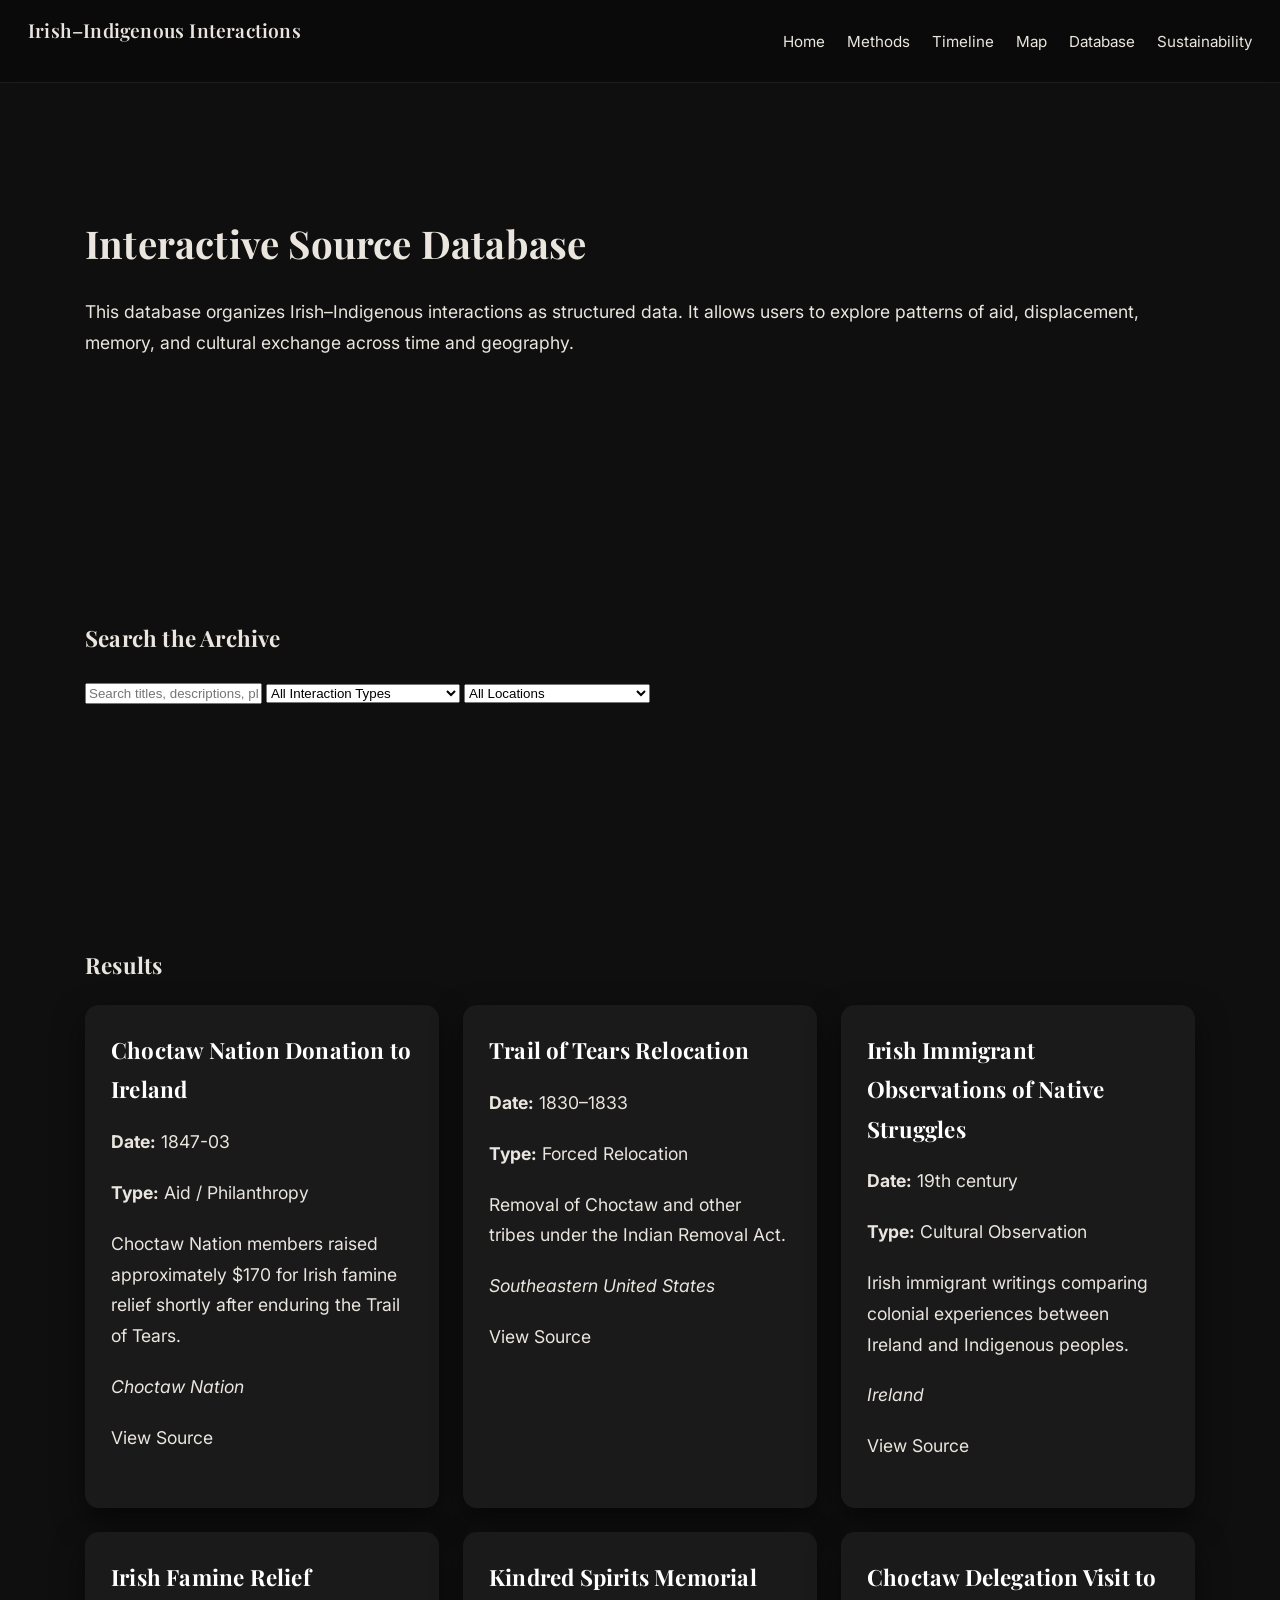
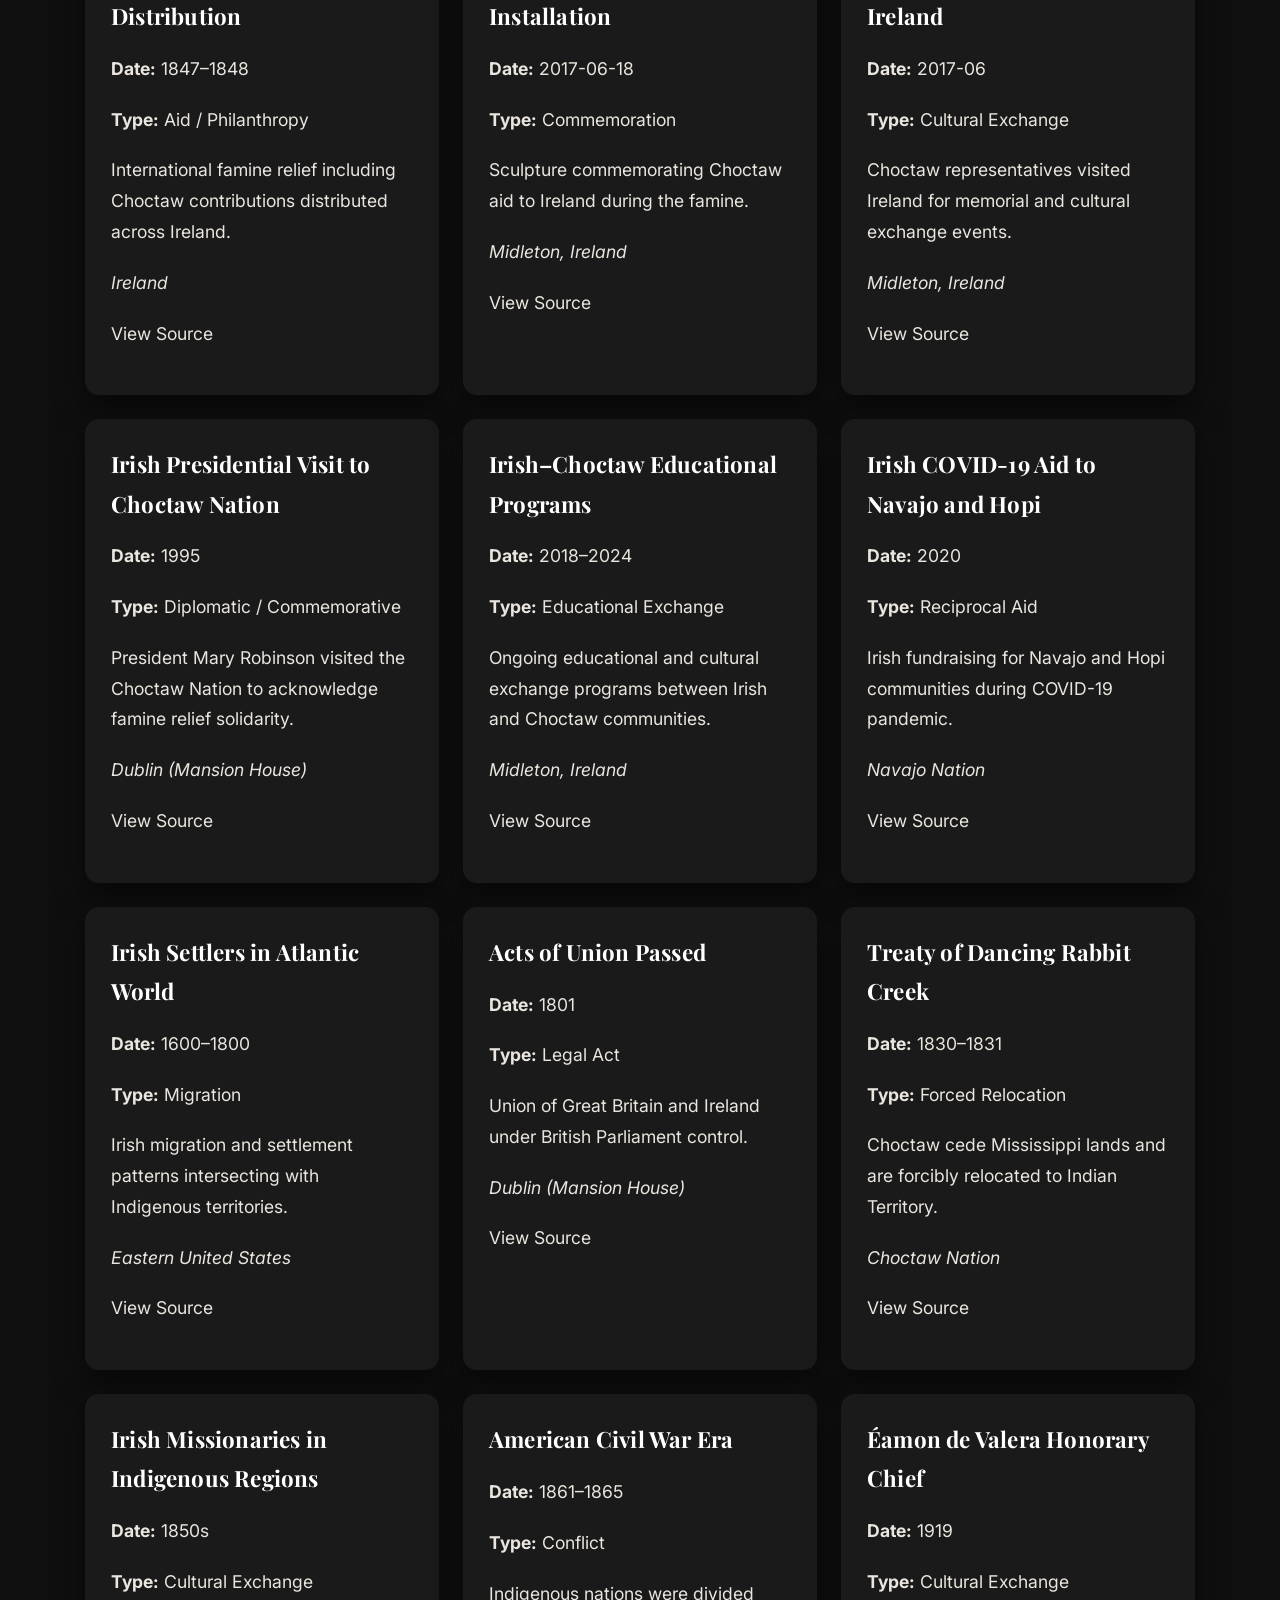
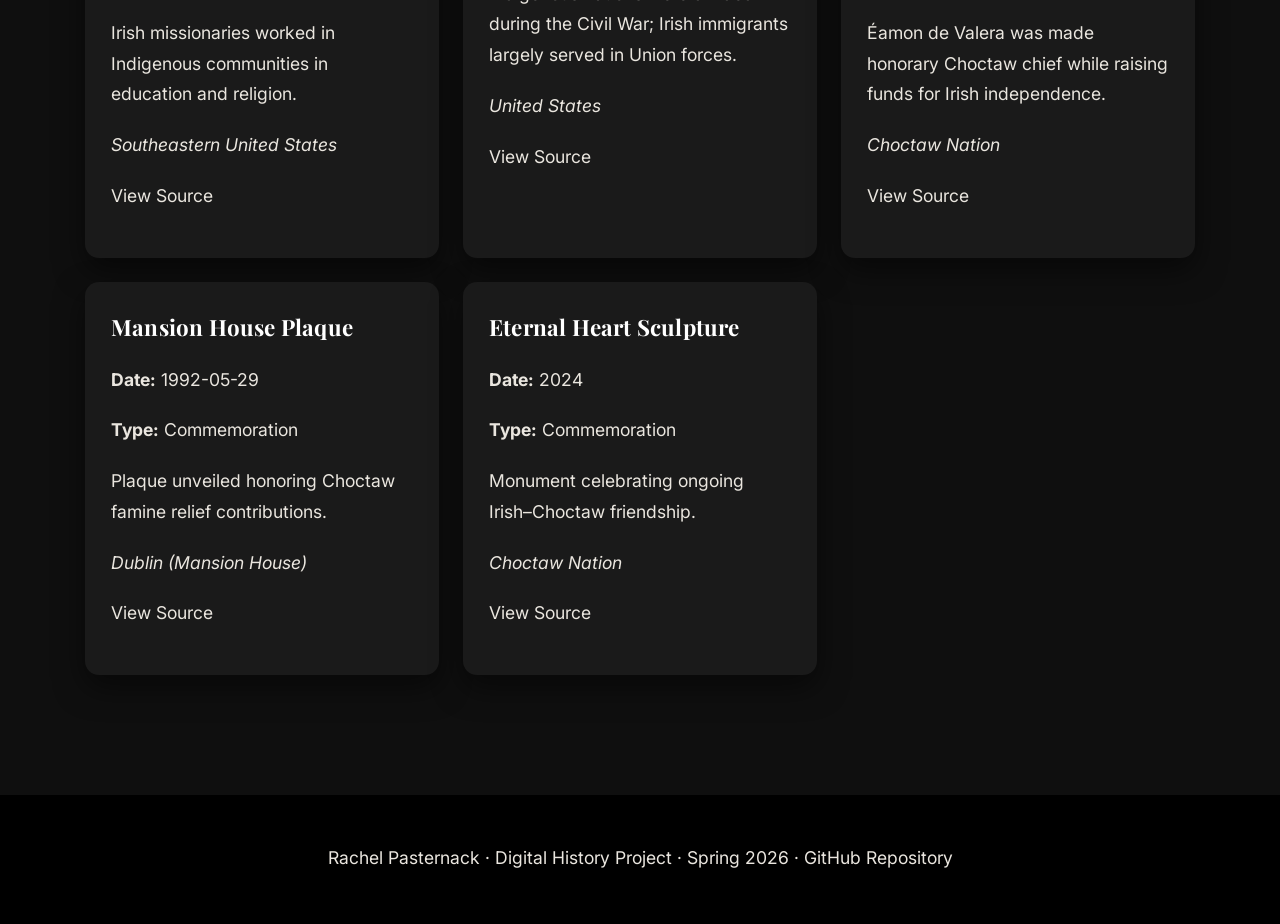
==== commit 1759ad33: "Fixed Gray Text" ====
--- a/database.html
+++ b/database.html
@@ -8,6 +8,8 @@
 
   <link rel="stylesheet" href="style.css" />
   <link href="https://fonts.googleapis.com/css2?family=Playfair+Display:wght@400;700&family=Inter:wght@300;400;600&display=swap" rel="stylesheet">
+
+  <meta name="description" content="Searchable database of Irish–Indigenous historical interactions, solidarity networks, and commemorative events.">
 </head>
 
 <body>
@@ -15,376 +17,359 @@
 <nav>
   <div class="nav-container">
     <h1 class="logo">Irish–Indigenous Interactions</h1>
+
     <div class="nav-links">
       <a href="index.html">Home</a>
-      <a href="planning.html">Planning</a>
+      <a href="methods.html">Methods</a>
       <a href="timeline.html">Timeline</a>
       <a href="map.html">Map</a>
-      <a href="database.html">Database</a>
+      <a href="database.html" aria-current="page">Database</a>
       <a href="sustainability.html">Sustainability</a>
     </div>
   </div>
 </nav>
 
+<header class="section">
+  <div class="container">
+
+    <h2>Interactive Source Database</h2>
+
+    <p>
+      This database organizes Irish–Indigenous interactions as structured data.
+      It allows users to explore patterns of aid, displacement, memory, and cultural exchange across time and geography.
+    </p>
+
+  </div>
+</header>
+
 <section class="section">
   <div class="container">
-    <h2>Primary Source Database</h2>
-    <p>
-      This database brings together key moments, sources, and themes related to Irish–Indigenous interactions. 
-      It complements the timeline and map by allowing users to search, filter, and explore connections across time and space.
-    </p>
-  </div>
-</section>
-
-<section class="section light">
-  <div class="container">
-
-    <h2>Explore the Database</h2>
+
+    <h3>Search the Archive</h3>
 
     <div class="filter-bar">
-      <input type="text" id="searchInput" placeholder="Search events..." class="filter-input">
+
+      <input type="text" id="searchInput" class="filter-input"
+        placeholder="Search titles, descriptions, places..." />
 
       <select id="filterType" class="filter-select">
-        <option value="">All Categories</option>
+        <option value="">All Interaction Types</option>
       </select>
 
       <select id="filterPlace" class="filter-select">
         <option value="">All Locations</option>
       </select>
+
     </div>
 
+  </div>
+</section>
+
+<section class="section section-alt">
+  <div class="container">
+
+    <h3>Results</h3>
     <div id="cardContainer" class="grid"></div>
 
   </div>
 </section>
 
 <script>
+
+/* =========================
+   DATASET
+========================= */
+
 const allData = [
 
 {
 id:"E001",
 title:"Choctaw Nation Donation to Ireland",
-date:"March 1847",
-lat:34.738,lng:-95.882,
-category:"aid",
-type:"Aid / Philanthropy",
-desc:"Choctaw Nation members raised approximately $170 for Irish famine relief shortly after enduring the Trail of Tears.",
-source:"https://www.choctawnation.com/news/iti-fabvssa/an-act-of-empathy (context: Irish famine primary accounts incl. 1847 relief reports) + https://commons.wikimedia.org/wiki/File:NilesRegister_Article_on_the_Choctaw_Contribution_for_Irish_relief.png"
+start_date:"1847-03",
+lat:34.738,
+lng:-95.882,
+interaction_type:"Aid / Philanthropy",
+place:"Choctaw Nation",
+description:"Choctaw Nation members raised approximately $170 for Irish famine relief shortly after enduring the Trail of Tears.",
+source:"https://www.choctawnation.com/news/iti-fabvssa/an-act-of-empathy"
 },
 
 {
 id:"E002",
 title:"Trail of Tears Relocation",
-date:"1830–1833",
-lat:33,lng:-85,
-category:"conflict",
-type:"Forced Relocation",
-desc:"Choctaw forced removal under the Indian Removal Act.",
+start_date:"1830–1833",
+lat:33,
+lng:-85,
+interaction_type:"Forced Relocation",
+place:"Southeastern United States",
+description:"Removal of Choctaw and other tribes under the Indian Removal Act.",
 source:"https://www.loc.gov/item/2024791363/"
 },
 
 {
 id:"E003",
 title:"Irish Immigrant Observations of Native Struggles",
-date:"19th century",
-lat:53.142,lng:-7.692,
-category:"exchange",
-type:"Cultural Observation",
-desc:"Irish immigrant writings comparing colonial experiences.",
+start_date:"19th century",
+lat:53.142,
+lng:-7.692,
+interaction_type:"Cultural Observation",
+place:"Ireland",
+description:"Irish immigrant writings comparing colonial experiences between Ireland and Indigenous peoples.",
 source:"https://dp.la/item/68b227cc618f4f93f48f9aba16c53f24/"
 },
 
 {
 id:"E004",
 title:"Irish Famine Relief Distribution",
-date:"1847–1848",
-lat:53,lng:-8,
-category:"aid",
-type:"Aid / Philanthropy",
-desc:"Distribution of international famine relief funds.",
+start_date:"1847–1848",
+lat:53,
+lng:-8,
+interaction_type:"Aid / Philanthropy",
+place:"Ireland",
+description:"International famine relief including Choctaw contributions distributed across Ireland.",
 source:"https://www.choctawnation.com/news/iti-fabvssa/an-act-of-empathy/"
 },
 
 {
 id:"E005",
 title:"Kindred Spirits Memorial Installation",
-date:"June 18, 2017",
-lat:51.916,lng:-8.168,
-category:"commemoration",
-type:"Commemoration / Cultural Memory",
-desc:"Sculpture commemorating Choctaw aid to Ireland.",
+start_date:"2017-06-18",
+lat:51.916,
+lng:-8.168,
+interaction_type:"Commemoration",
+place:"Midleton, Ireland",
+description:"Sculpture commemorating Choctaw aid to Ireland during the famine.",
 source:"https://www.corkcoco.ie/en/resident/planning-and-development/public-consultations/closed-part-8-development-consultation/part-8-proposed-installation-of-36-m-high-statue-and-ancillary-site-works-at-five-foot-way-carpark"
 },
 
 {
 id:"E006",
 title:"Choctaw Delegation Visit to Ireland",
-date:"June 2017",
-lat:51.916,lng:-8.168,
-category:"exchange",
-type:"Cultural Exchange",
-desc:"Choctaw representatives visit Ireland for commemoration.",
+start_date:"2017-06",
+lat:51.916,
+lng:-8.168,
+interaction_type:"Cultural Exchange",
+place:"Midleton, Ireland",
+description:"Choctaw representatives visited Ireland for memorial and cultural exchange events.",
 source:"https://www.choctawnation.com/about/history/irish-connection/"
 },
 
 {
 id:"E007",
 title:"Irish Presidential Visit to Choctaw Nation",
-date:"1995",
-lat:53.343,lng:-6.254,
-category:"commemoration",
-type:"Diplomatic / Commemorative",
-desc:"President Mary Robinson visit acknowledging Choctaw aid.",
+start_date:"1995",
+lat:53.343,
+lng:-6.254,
+interaction_type:"Diplomatic / Commemorative",
+place:"Dublin (Mansion House)",
+description:"President Mary Robinson visited the Choctaw Nation to acknowledge famine relief solidarity.",
 source:"https://president.ie/en/results?keywords=mary+robinson+choctaw"
 },
 
 {
 id:"E008",
-title:"Irish–Choctaw Scholarship and Cultural Programs",
-date:"2018–2024",
-lat:51.916,lng:-8.168,
-category:"exchange",
-type:"Educational / Cultural Exchange",
-desc:"Ongoing educational exchange programs.",
+title:"Irish–Choctaw Educational Programs",
+start_date:"2018–2024",
+lat:51.916,
+lng:-8.168,
+interaction_type:"Educational Exchange",
+place:"Midleton, Ireland",
+description:"Ongoing educational and cultural exchange programs between Irish and Choctaw communities.",
 source:"https://www.ireland.ie/en/usa/austin/news-and-events/news-archive/visit-by-taoiseach-leo-varadkar-to-the-choctaw-nation/"
 },
 
 {
 id:"E009",
 title:"Irish COVID-19 Aid to Navajo and Hopi",
-date:"2020",
-lat:36.107,lng:-109.067,
-category:"aid",
-type:"Reciprocal Aid / Philanthropy",
-desc:"Irish fundraising inspired by Choctaw history.",
+start_date:"2020",
+lat:36.107,
+lng:-109.067,
+interaction_type:"Reciprocal Aid",
+place:"Navajo Nation",
+description:"Irish fundraising for Navajo and Hopi communities during COVID-19 pandemic.",
 source:"https://www.ireland.ie/en/usa/austin/news-and-events/news-archive/covid-19-travel-advice/"
 },
 
 {
 id:"E012",
-title:"Irish Settlers Arrive",
-date:"1600–1800",
-lat:22,lng:-67,
-category:"conflict",
-type:"Relocation",
-desc:"Irish migration and settlement patterns in the Atlantic world.",
+title:"Irish Settlers in Atlantic World",
+start_date:"1600–1800",
+lat:22,
+lng:-67,
+interaction_type:"Migration",
+place:"Eastern United States",
+description:"Irish migration and settlement patterns intersecting with Indigenous territories.",
 source:"https://www.loc.gov/item/01011512/"
 },
 
 {
 id:"E013",
 title:"Acts of Union Passed",
-date:"1801",
-lat:53.343,lng:-6.254,
-category:"other",
-type:"Legal Act",
-desc:"Union of Great Britain and Ireland.",
+start_date:"1801",
+lat:53.343,
+lng:-6.254,
+interaction_type:"Legal Act",
+place:"Dublin (Mansion House)",
+description:"Union of Great Britain and Ireland under British Parliament control.",
 source:"https://www.parliament.uk/about/living-heritage/evolutionofparliament/legislativescrutiny/parliamentandireland/collections/ireland/act-of-union-1800/"
 },
 
 {
 id:"E014",
 title:"Treaty of Dancing Rabbit Creek",
-date:"1830–1831",
-lat:34.738,lng:-95.882,
-category:"conflict",
-type:"Forced Relocation",
-desc:"Choctaw land cession treaty.",
+start_date:"1830–1831",
+lat:34.738,
+lng:-95.882,
+interaction_type:"Forced Relocation",
+place:"Choctaw Nation",
+description:"Choctaw cede Mississippi lands and are forcibly relocated to Indian Territory.",
 source:"https://www.loc.gov/item/2022689491/"
 },
 
 {
 id:"E015",
-title:"Irish Missionaries",
-date:"1850s",
-lat:33,lng:-85,
-category:"exchange",
-type:"Educational / Cultural Exchange",
-desc:"Missionary records and correspondence.",
+title:"Irish Missionaries in Indigenous Regions",
+start_date:"1850s",
+lat:33,
+lng:-85,
+interaction_type:"Cultural Exchange",
+place:"Southeastern United States",
+description:"Irish missionaries worked in Indigenous communities in education and religion.",
 source:"https://www.loc.gov/item/36016634/"
 },
 
 {
 id:"E016",
-title:"American Civil War",
-date:"1861–1865",
-lat:34.738,lng:-95.882,
-category:"conflict",
-type:"War",
-desc:"Native nations in Civil War era.",
-source:"https://www.loc.gov/search/?in=&q=american+civil+war+irish+soldier&new=true"
-},
-
-{
-id:"E017",
-title:"Famine Walk",
-date:"1990",
-lat:22,lng:-67,
-category:"commemoration",
-type:"Diplomatic / Commemorative",
-desc:"Commemorative walk linking Irish famine history and Indigenous suffering.",
-source:"https://www.museum.ie/en-IE/Collections-Research/Folklife-Collections/Folklife-Collections-List-(1)/Other/The-Great-Irish-Famine/An-Gorta-Mor"
+title:"American Civil War Era",
+start_date:"1861–1865",
+lat:34.738,
+lng:-95.882,
+interaction_type:"Conflict",
+place:"United States",
+description:"Indigenous nations were divided during the Civil War; Irish immigrants largely served in Union forces.",
+source:"https://www.loc.gov/search/?q=irish+soldiers+civil+war"
 },
 
 {
 id:"E018",
-title:"Eamon de Valera Honorary Chieftain",
-date:"1919",
-lat:34.738,lng:-95.882,
-category:"exchange",
-type:"Cultural Exchange",
-desc:"Symbolic adoption event.",
+title:"Éamon de Valera Honorary Chief",
+start_date:"1919",
+lat:34.738,
+lng:-95.882,
+interaction_type:"Cultural Exchange",
+place:"Choctaw Nation",
+description:"Éamon de Valera was made honorary Choctaw chief while raising funds for Irish independence.",
 source:"https://catalogue.nli.ie/Collection/vtls000512255"
-},
-
-{
-id:"E019",
-title:"Trek from Mississippi to Oklahoma",
-date:"1992",
-lat:34.738,lng:-95.882,
-category:"commemoration",
-type:"Diplomatic / Commemorative",
-desc:"Re-enactment of Trail of Tears route.",
-source:"https://www.gov.ie/pdf/choctaw-ireland-1992-visit.pdf"
 },
 
 {
 id:"E020",
 title:"Mansion House Plaque",
-date:"1992",
-lat:53.343,lng:-6.254,
-category:"commemoration",
-type:"Diplomatic / Commemorative",
-desc:"Commemorative plaque installation.",
+start_date:"1992-05-29",
+lat:53.343,
+lng:-6.254,
+interaction_type:"Commemoration",
+place:"Dublin (Mansion House)",
+description:"Plaque unveiled honoring Choctaw famine relief contributions.",
 source:"https://www.dublincity.ie/culture-art-and-film/arts-culture-and-public-spaces/mansion-house"
-},
-
-{
-id:"E021",
-title:"COVID-19 Relief",
-date:"2020–2021",
-lat:53.343,lng:-6.254,
-category:"aid",
-type:"Aid / Philanthropy",
-desc:"Irish fundraising response for Navajo/Hopi.",
-source:"https://www.ireland.ie/en/usa/austin/news-and-events/news-archive/covid-19-travel-advice/"
 },
 
 {
 id:"E022",
 title:"Eternal Heart Sculpture",
-date:"2024",
-lat:34.738,lng:-95.882,
-category:"commemoration",
-type:"Diplomatic / Commemorative",
-desc:"Choctaw memorial sculpture.",
+start_date:"2024",
+lat:34.738,
+lng:-95.882,
+interaction_type:"Commemoration",
+place:"Choctaw Nation",
+description:"Monument celebrating ongoing Irish–Choctaw friendship.",
 source:"https://www.choctawnation.com/news/news-releases/choctaw-nation-unveils-eternal-heart-sculpture/"
-},
-
-{
-id:"E023",
-title:"Navajo Hopi Rug Gift",
-date:"2025",
-lat:34.738,lng:-95.882,
-category:"commemoration",
-type:"Diplomatic / Commemorative",
-desc:"Reciprocal cultural gift exchange.",
-source:"https://www.oireachtas.ie/en/press-centre/news-and-features/20250717-navajo-rug-gifted-to-the-people-of-ireland-during-leinster-house-visit/"
 }
 
 ];
 
-// POPULATE CATEGORY FILTER
-function populateFilter() {
-  const select = document.getElementById('filterType');
-  const types = [...new Set(allData.map(d => d.interaction_type))];
-
-  types.forEach(type => {
-    const option = document.createElement('option');
-    option.value = type;
-    option.textContent = type;
-    select.appendChild(option);
-  });
-}
-
-// POPULATE LOCATION FILTER
-function populatePlaceFilter() {
-  const select = document.getElementById('filterPlace');
-  const places = [...new Set(allData.map(d => d.place))];
-
-  places.forEach(place => {
-    const option = document.createElement('option');
-    option.value = place;
-    option.textContent = place;
-    select.appendChild(option);
-  });
-}
-
-// RENDER CARDS
+/* =========================
+   RENDER + FILTER LOGIC
+========================= */
+
+function createCard(item) {
+  const card = document.createElement('article');
+  card.className = 'card';
+
+  card.innerHTML = `
+    <h3>${item.title}</h3>
+    <p><strong>Date:</strong> ${item.start_date}</p>
+    <p><strong>Type:</strong> ${item.interaction_type}</p>
+    <p>${item.description}</p>
+    <p><em>${item.place}</em></p>
+    <p><a href="${item.source}" target="_blank">View Source</a></p>
+  `;
+
+  return card;
+}
+
 function renderCards(data) {
   const container = document.getElementById('cardContainer');
   container.innerHTML = '';
-
-  data.forEach(item => {
-    const card = document.createElement('div');
-    card.className = 'card';
-
-    card.innerHTML = `
-      <h3>${item.title}</h3>
-      <p><strong>Date:</strong> ${item.start_date}</p>
-      <p><strong>Category:</strong> ${item.interaction_type}</p>
-      <p>${item.description}</p>
-      <p><em>${item.place}</em></p>
-
-      <p>
-        <a href="${item.source}" target="_blank">View Source</a>
-      </p>
-    `;
-
-    container.appendChild(card);
-  });
-}
-
-// FILTER LOGIC
+  data.forEach(item => container.appendChild(createCard(item)));
+}
+
 function applyFilters() {
   const search = document.getElementById('searchInput').value.toLowerCase();
-  const filterType = document.getElementById('filterType').value;
-  const filterPlace = document.getElementById('filterPlace').value;
-
-  const filtered = allData.filter(item => {
-    const text = `
-      ${item.title}
-      ${item.description}
-      ${item.place}
-    `.toLowerCase();
-
-    const matchesSearch = text.includes(search);
-    const matchesType = !filterType || item.interaction_type === filterType;
-    const matchesPlace = !filterPlace || item.place === filterPlace;
-
-    return matchesSearch && matchesType && matchesPlace;
+  const type = document.getElementById('filterType').value;
+  const place = document.getElementById('filterPlace').value;
+
+  const filtered = allData.filter(d => {
+    const text = `${d.title} ${d.description} ${d.place}`.toLowerCase();
+
+    return (
+      text.includes(search) &&
+      (!type || d.interaction_type === type) &&
+      (!place || d.place === place)
+    );
   });
 
   renderCards(filtered);
 }
 
-// EVENTS
+/* INIT FILTERS */
+function populateFilters() {
+  const typeSel = document.getElementById('filterType');
+  const placeSel = document.getElementById('filterPlace');
+
+  [...new Set(allData.map(d => d.interaction_type))].forEach(t => {
+    const o = document.createElement('option');
+    o.value = t; o.textContent = t;
+    typeSel.appendChild(o);
+  });
+
+  [...new Set(allData.map(d => d.place))].forEach(p => {
+    const o = document.createElement('option');
+    o.value = p; o.textContent = p;
+    placeSel.appendChild(o);
+  });
+}
+
+/* EVENTS */
 document.getElementById('searchInput').addEventListener('input', applyFilters);
 document.getElementById('filterType').addEventListener('change', applyFilters);
 document.getElementById('filterPlace').addEventListener('change', applyFilters);
 
-// INIT
-populateFilter();
-populatePlaceFilter();
+/* INIT */
+populateFilters();
 renderCards(allData);
+
 </script>
 
-<!-- FOOTER -->
 <footer>
-  <p>
-    Rachel Pasternack | Digital History Project | Spring 2026 |
-    <a href="https://github.com/rapasternack/Digital-History" target="_blank">View Repository</a>
-  </p>
+  <div class="container">
+    <p>
+      Rachel Pasternack · Digital History Project · Spring 2026 ·
+      <a href="https://github.com/rapasternack/Digital-History" target="_blank">
+        GitHub Repository
+      </a>
+    </p>
+  </div>
 </footer>
 
 </body>
--- a/style.css
+++ b/style.css
@@ -1,77 +1,146 @@
 /* =========================
-   GLOBAL
-========================= */
+   DESIGN
+========================= */
+:root {
+  --bg: #0f0f0f;
+  --bg-alt: #151515;
+  --surface: #1a1a1a;
+  --surface-2: #222;
+  --text: #eae6df;
+  --muted: #b8b8b8;
+  --accent: #c2a878;
+
+  --radius-sm: 8px;
+  --radius-md: 14px;
+
+  --space-xs: 10px;
+  --space-sm: 20px;
+  --space-md: 40px;
+  --space-lg: 80px;
+  --space-xl: 120px;
+
+  --shadow: 0 12px 30px rgba(0,0,0,0.5);
+}
+
+/* =========================
+   GLOBAL BASE
+========================= */
+* {
+  box-sizing: border-box;
+}
+
 body {
   margin: 0;
-  padding-top: 0px;
-  font-family: 'Inter', sans-serif;
-  background-color: #0f0f0f;
-  color: #eae6df;
-  line-height: 1.6;
+  padding-top: 90px;
+  font-family: "Inter", sans-serif;
+  background: var(--bg);
+  color: var(--text);
+  line-height: 1.75;
 }
 
 h1, h2, h3 {
-  font-family: 'Playfair Display', serif;
-  margin: 0 0 12px 0;
-}
-
-/* container */
+  font-family: "Playfair Display", serif;
+  margin: 0 0 var(--space-sm) 0;
+  letter-spacing: 0.2px;
+}
+
+h2 {
+  font-size: 2.4rem;
+}
+
+h3 {
+  font-size: 1.4rem;
+}
+
+p {
+  font-size: 1.1rem;
+  margin-bottom: var(--space-sm);
+  color: var(--text);
+}
+
+/* =========================
+   LAYOUT SYSTEM
+========================= */
 .container {
-  max-width: 1100px;
-  margin: auto;
-  padding: 60px 20px;
-}
-
-/* =========================
-   GLOBAL LINKS
-========================= */
-
+  max-width: 1150px;
+  margin: 0 auto;
+  padding: 0 20px;
+}
+
+.section {
+  padding: var(--space-xl) 0;
+}
+
+.section.light {
+  background: var(--bg);
+}
+
+.section.dark {
+  background: var(--bg-alt);
+}
+
+/* =========================
+   LINKS
+========================= */
 a {
-  color: #ffffff;
+  color: var(--text);
   text-decoration: none;
-}
-
-a:visited {
-  color: #ffffff;
+  transition: color 0.2s ease;
 }
 
 a:hover {
-  color: #c2a878;
-  text-decoration: underline;
-}
-
-/* =========================
-   NAV
+  color: var(--accent);
+}
+
+/* =========================
+   NAVIGATION
 ========================= */
 nav {
   position: fixed;
   top: 0;
   width: 100%;
   z-index: 1000;
-  background: rgba(10,10,10,0.9);
-  backdrop-filter: blur(6px);
-  border-bottom: 1px solid rgba(255,255,255,0.1);
+
+  background: rgba(10,10,10,0.85);
+  backdrop-filter: blur(10px);
+  border-bottom: 1px solid rgba(255,255,255,0.08);
 }
 
 .nav-container {
   display: flex;
   justify-content: space-between;
   align-items: center;
-  padding: 15px 30px;
+  padding: 14px 28px;
 }
 
 .logo {
-  font-size: 1.3rem;
+  font-size: 1.2rem;
+  font-weight: 600;
 }
 
 .nav-links a {
-  color: white;
-  margin-left: 20px;
-  text-decoration: none;
-}
-
-/* =========================
-   HERO BACKGROUND
+  margin-left: 18px;
+  font-size: 0.95rem;
+  position: relative;
+}
+
+.nav-links a::after {
+  content: "";
+  position: absolute;
+  left: 0;
+  bottom: -6px;
+  width: 0%;
+  height: 2px;
+  background: var(--accent);
+  transition: width 0.25s ease;
+}
+
+.nav-links a:hover::after {
+  width: 100%;
+}
+
+/* =========================
+   HERO
 ========================= */
 .hero {
   height: 100vh;
@@ -79,59 +148,73 @@
   position: relative;
 
   display: flex;
+  align-items: center;
   justify-content: center;
-  align-items: center;
-}
-
-/* DARK OVERLAY */
+  text-align: center;
+}
+
 .overlay {
   position: absolute;
   inset: 0;
-  background: rgba(0, 0, 0, 0.6);
+  background: rgba(0,0,0,0.65);
 
   display: flex;
   flex-direction: column;
   justify-content: center;
   align-items: center;
+  padding: var(--space-md);
+}
+
+.overlay h1 {
+  font-size: 4rem;
+  color: white;
+  text-shadow: 0 4px 25px rgba(0,0,0,0.8);
+}
+
+.overlay p {
+  font-size: 1.3rem;
+  max-width: 750px;
+  color: #ddd;
+}
+
+/* HERO CAPTION */
+.hero-caption {
   text-align: center;
-
-}
-
-/* =========================
-   MAIN CONTENT
-========================= */
-.container {
-  padding: 60px 20px;
-  max-width: 1100px;
-  margin: auto;
-}
-
-/* CARD GRID */
-.card-grid {
+  font-size: 0.95rem;
+  color: var(--muted);
+  max-width: 750px;
+  margin: 20px auto;
+}
+
+/* =========================
+   GRID SYSTEM
+========================= */
+.grid {
   display: grid;
-  grid-template-columns: repeat(auto-fit, minmax(250px, 1fr));
-  gap: 25px;
-}
-
-/* CARD STYLE */
+  grid-template-columns: repeat(auto-fit, minmax(260px, 1fr));
+  gap: 24px;
+}
+
+/* =========================
+   CARDS
+========================= */
 .card {
-  background: #1a1a1a;
-  padding: 25px;
-  border-radius: 12px;
-  text-decoration: none;
+  background: var(--surface);
+  padding: 26px;
+  border-radius: var(--radius-md);
+  box-shadow: var(--shadow);
+  transition: transform 0.25s ease, box-shadow 0.25s ease;
+  color: var(--text);
+}
+
+.card:hover {
+  transform: translateY(-6px);
+  box-shadow: 0 18px 45px rgba(0,0,0,0.65);
+}
+
+.card h3 {
+  margin-bottom: 10px;
   color: white;
-
-  transition: transform 0.2s ease, box-shadow 0.2s ease;
-}
-
-.card h2 {
-  font-family: 'Playfair Display', serif;
-  margin-bottom: 10px;
-}
-
-.card:hover {
-  transform: translateY(-5px);
-  box-shadow: 0 10px 25px rgba(0,0,0,0.4);
 }
 
 /* =========================
@@ -139,116 +222,113 @@
 ========================= */
 .timeline {
   margin: 60px 0;
-  border-left: 2px solid rgba(255,255,255,0.15);
+  border-left: 2px solid rgba(255,255,255,0.12);
   padding-left: 40px;
 }
 
-/* MAIN CARD */
 .timeline-item {
   display: flex;
   justify-content: space-between;
-  gap: 25px;
-  margin-bottom: 50px;
-  padding: 25px;
-  background: #1c1c1c;
-  border-radius: 14px;
-  border: 1px solid rgba(255,255,255,0.06);
-  box-shadow: 0 10px 30px rgba(0,0,0,0.6);
-}
-
-/* LEFT TEXT */
+  align-items: flex-start;
+  gap: 28px;
+
+  background: var(--surface);
+  padding: 24px;
+  border-radius: var(--radius-md);
+  box-shadow: var(--shadow);
+}
+
 .timeline-content {
   flex: 1;
 }
 
-/* DATE */
 .timeline-date {
-  font-size: 0.85rem;
+  font-size: 0.8rem;
   letter-spacing: 2px;
   text-transform: uppercase;
-  color: #c2a878;
+  color: var(--accent);
   margin-bottom: 10px;
 }
 
-/* RIGHT MEDIA */
 .timeline-media {
-  width: 180px;
+  width: 150px;
   flex-shrink: 0;
   display: flex;
   flex-direction: column;
   align-items: flex-end;
 }
 
-/* IMAGE */
-.timeline-img {
-  width: 180px;
-  height: 180px;
-  object-fit: cover;
-  border-radius: 10px;
-  border: 3px solid #111;
-  box-shadow: 0 8px 25px rgba(0,0,0,0.6);
-}
-
-/* CAPTION */
-.caption {
-  font-size: 0.8rem;
-  color: #999;
+.timeline-media a {
+  font-size: 0.75rem;
+  color: var(--muted);
   margin-top: 8px;
   text-align: right;
-  max-width: 180px;
-}
-
-/* DATABASE PAGE */
-.page-header {
-  text-align: center;
-  padding: 40px 20px;
-  background: #111;
-  color: #fff;
-}
-
-.container {
-  max-width: 1100px;
-  margin: auto;
-  padding: 60px 20px;
-}
-
-/* SEARCH BAR */
-#searchInput {
-  width: 100%;
-  padding: 12px;
-  margin-bottom: 20px;
-  border-radius: 6px;
-  border: none;
-  font-size: 16px;
-}
-
-/* TABLE */
+}
+
+.timeline-img {
+  width: 150px;
+  height: 150px;
+  object-fit: cover;
+  border-radius: var(--radius-sm);
+  border: 2px solid #111;
+}
+
+.timeline-caption {
+  font-size: 0.75rem;
+  color: var(--muted);
+  margin-top: 8px;
+  text-align: right;
+}
+
+/* =========================
+   TABLES
+========================= */
 table {
   width: 100%;
   border-collapse: collapse;
-  background: #1a1a1a;
-  color: #eee;
+  background: var(--surface);
+  border-radius: var(--radius-md);
+  overflow: hidden;
 }
 
 th, td {
-  padding: 12px;
+  padding: 14px;
+  border-bottom: 1px solid #333;
+}
+
+th {
+  background: var(--surface-2);
   text-align: left;
-  border-bottom: 1px solid #333;
-}
-
-th {
-  background: #222;
-  font-family: 'Playfair Display', serif;
-}
-
-tr:hover {
-  background: #2a2a2a;
-}
-
-/* =========================
-   MOBILE
+}
+
+/* =========================
+   FOOTER
+========================= */
+footer {
+  background: #000;
+  text-align: center;
+  padding: 30px;
+  font-size: 0.9rem;
+  color: var(--muted);
+}
+
+/* =========================
+   RESPONSIVE
 ========================= */
 @media (max-width: 768px) {
+
+  .overlay h1 {
+    font-size: 2.6rem;
+  }
+
+  .overlay p {
+    font-size: 1.1rem;
+  }
+
+  h2 {
+    font-size: 2rem;
+  }
+
   .timeline-item {
     flex-direction: column;
   }
@@ -262,21 +342,4 @@
     width: 100%;
     height: auto;
   }
-
-  .caption {
-    text-align: left;
-    max-width: 100%;
-  }
-}
-
-
-/* =========================
-   FOOTER
-========================= */
-footer {
-  background: #000;
-  text-align: center;
-  padding: 20px;
-  font-size: 0.9rem;
-  color: #aaa;
 }
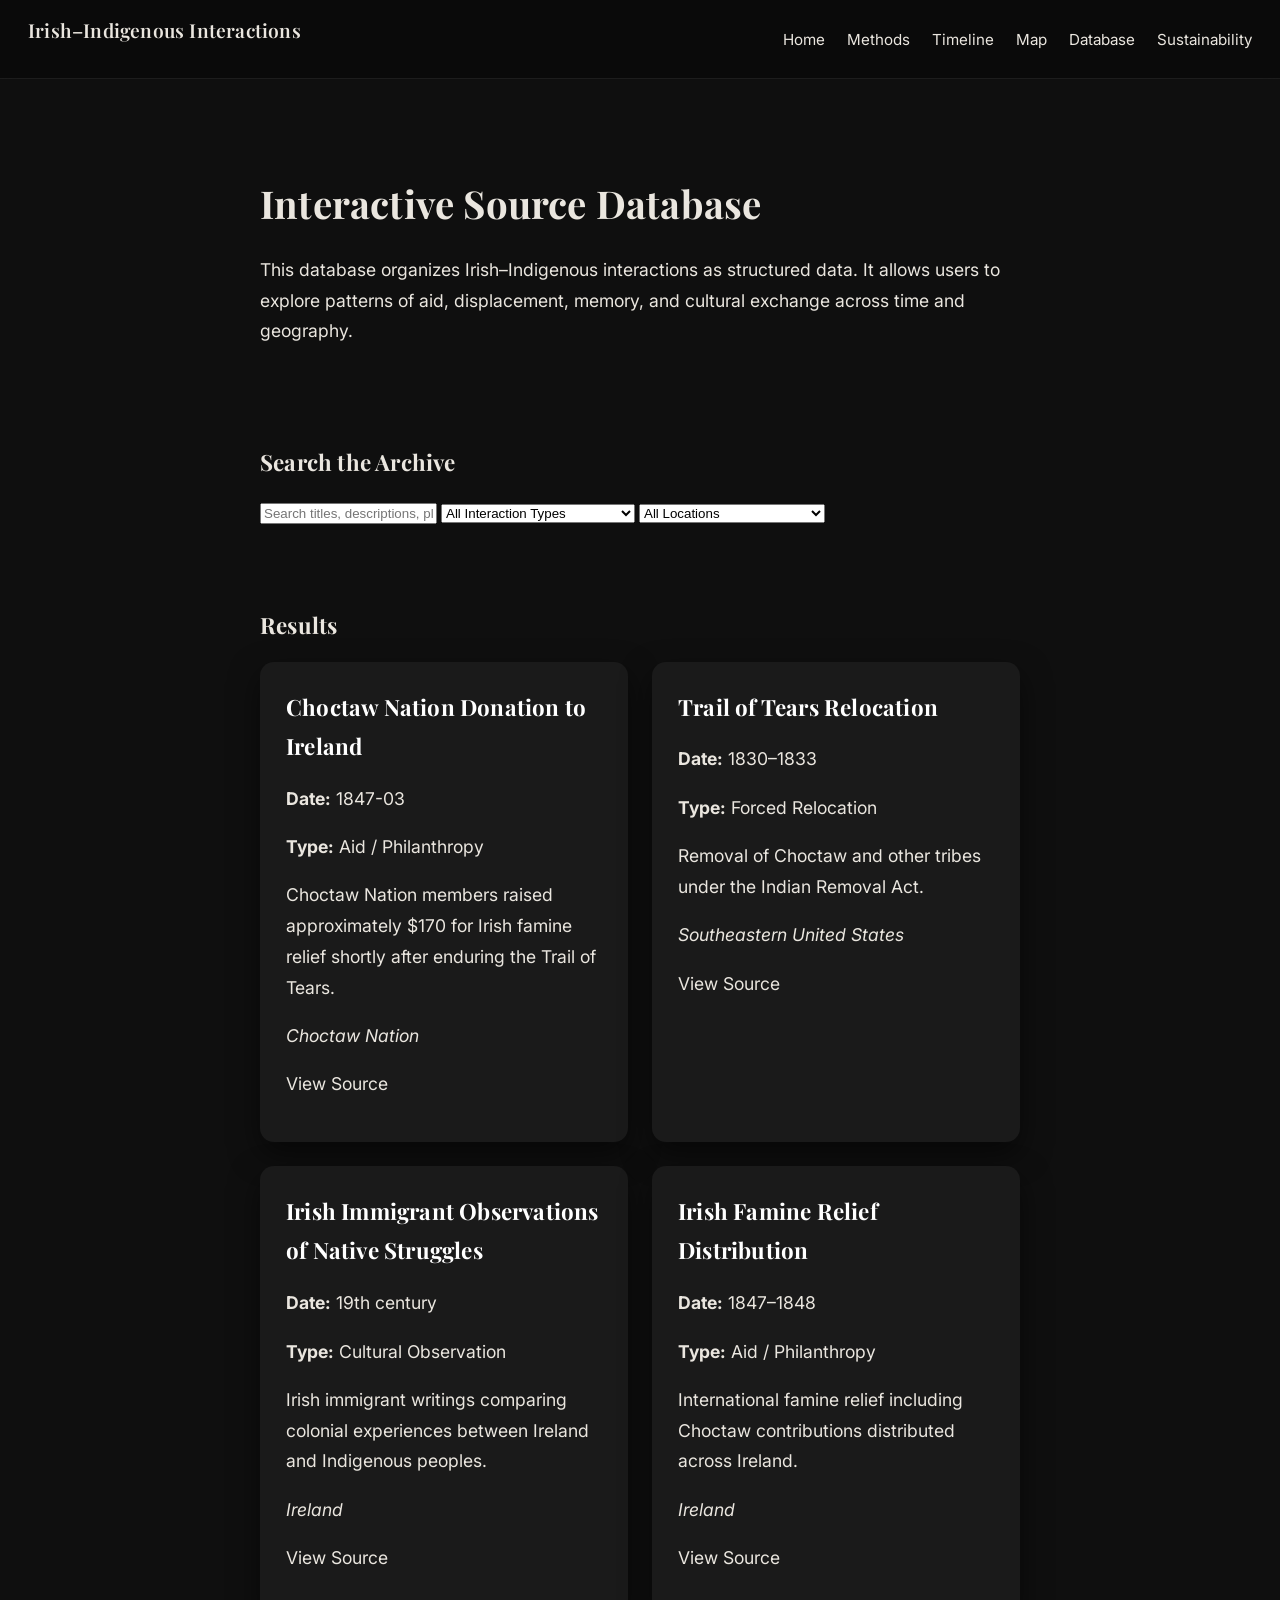
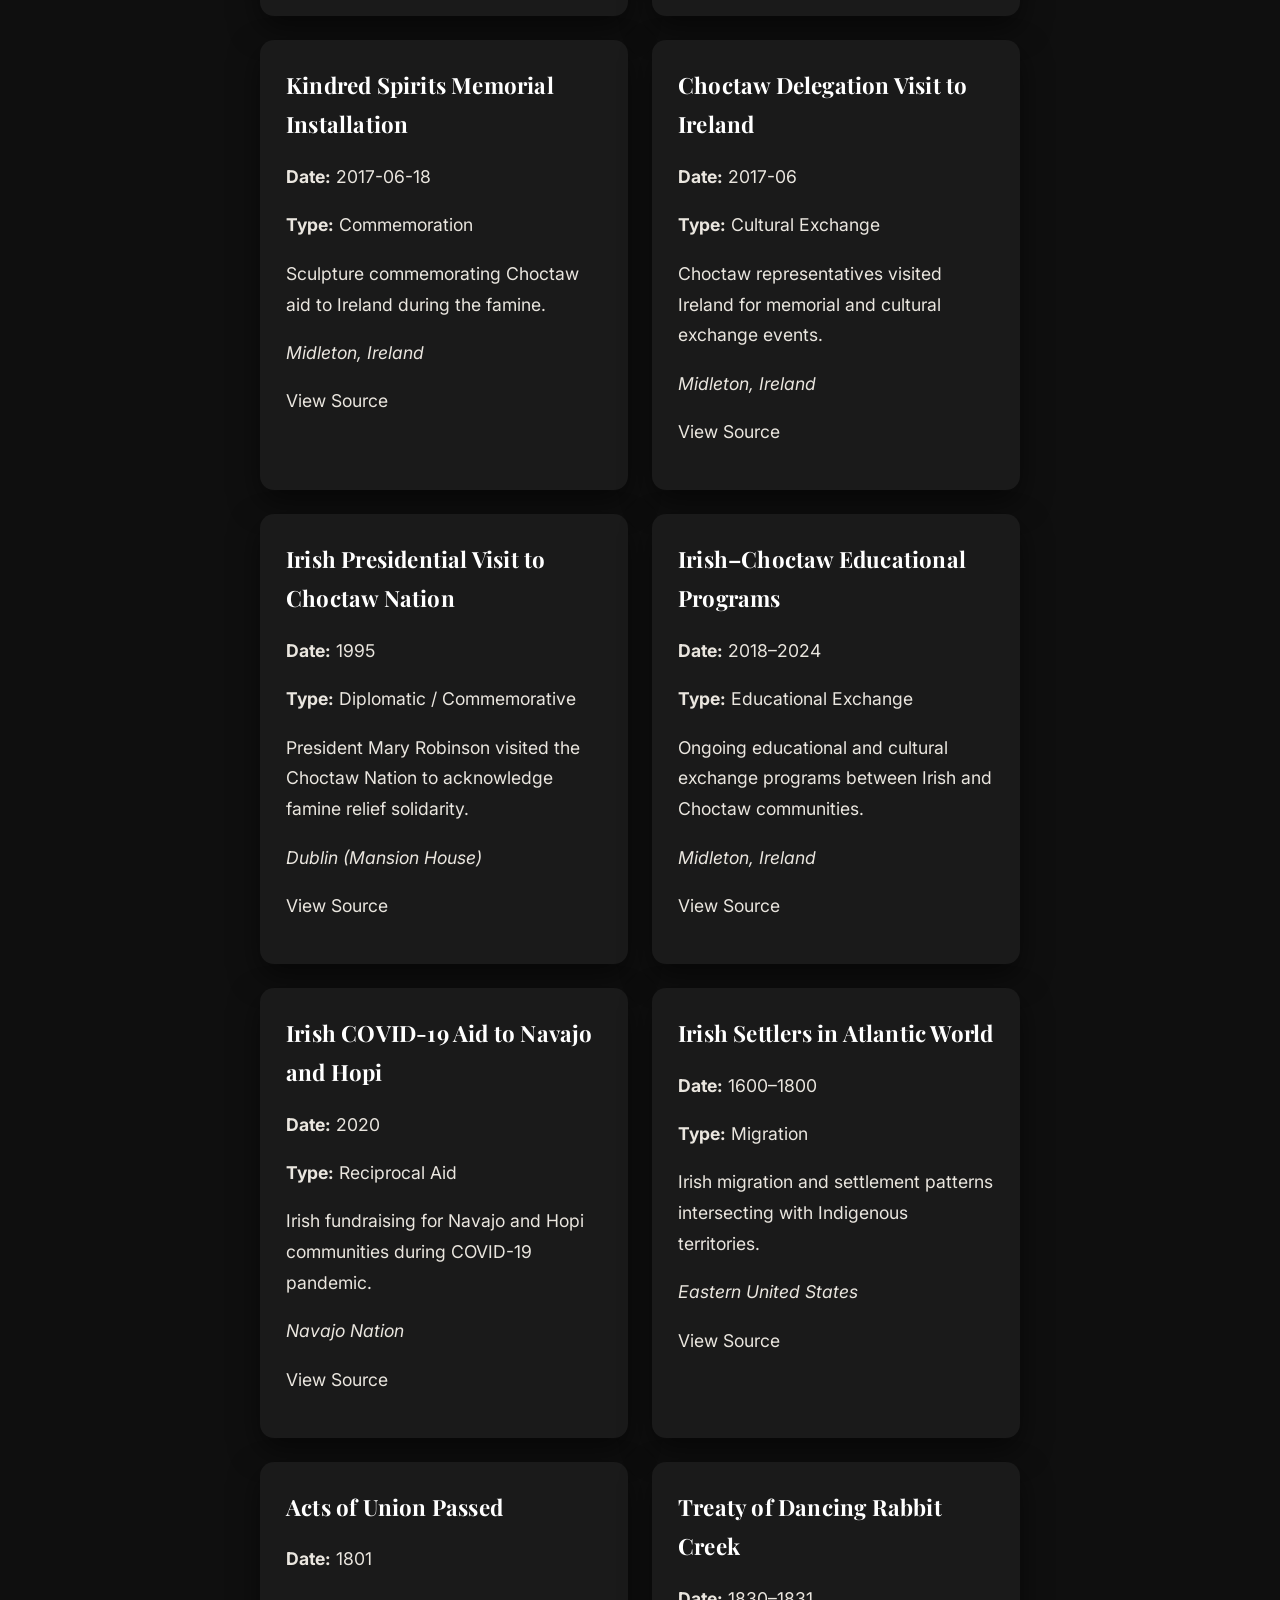
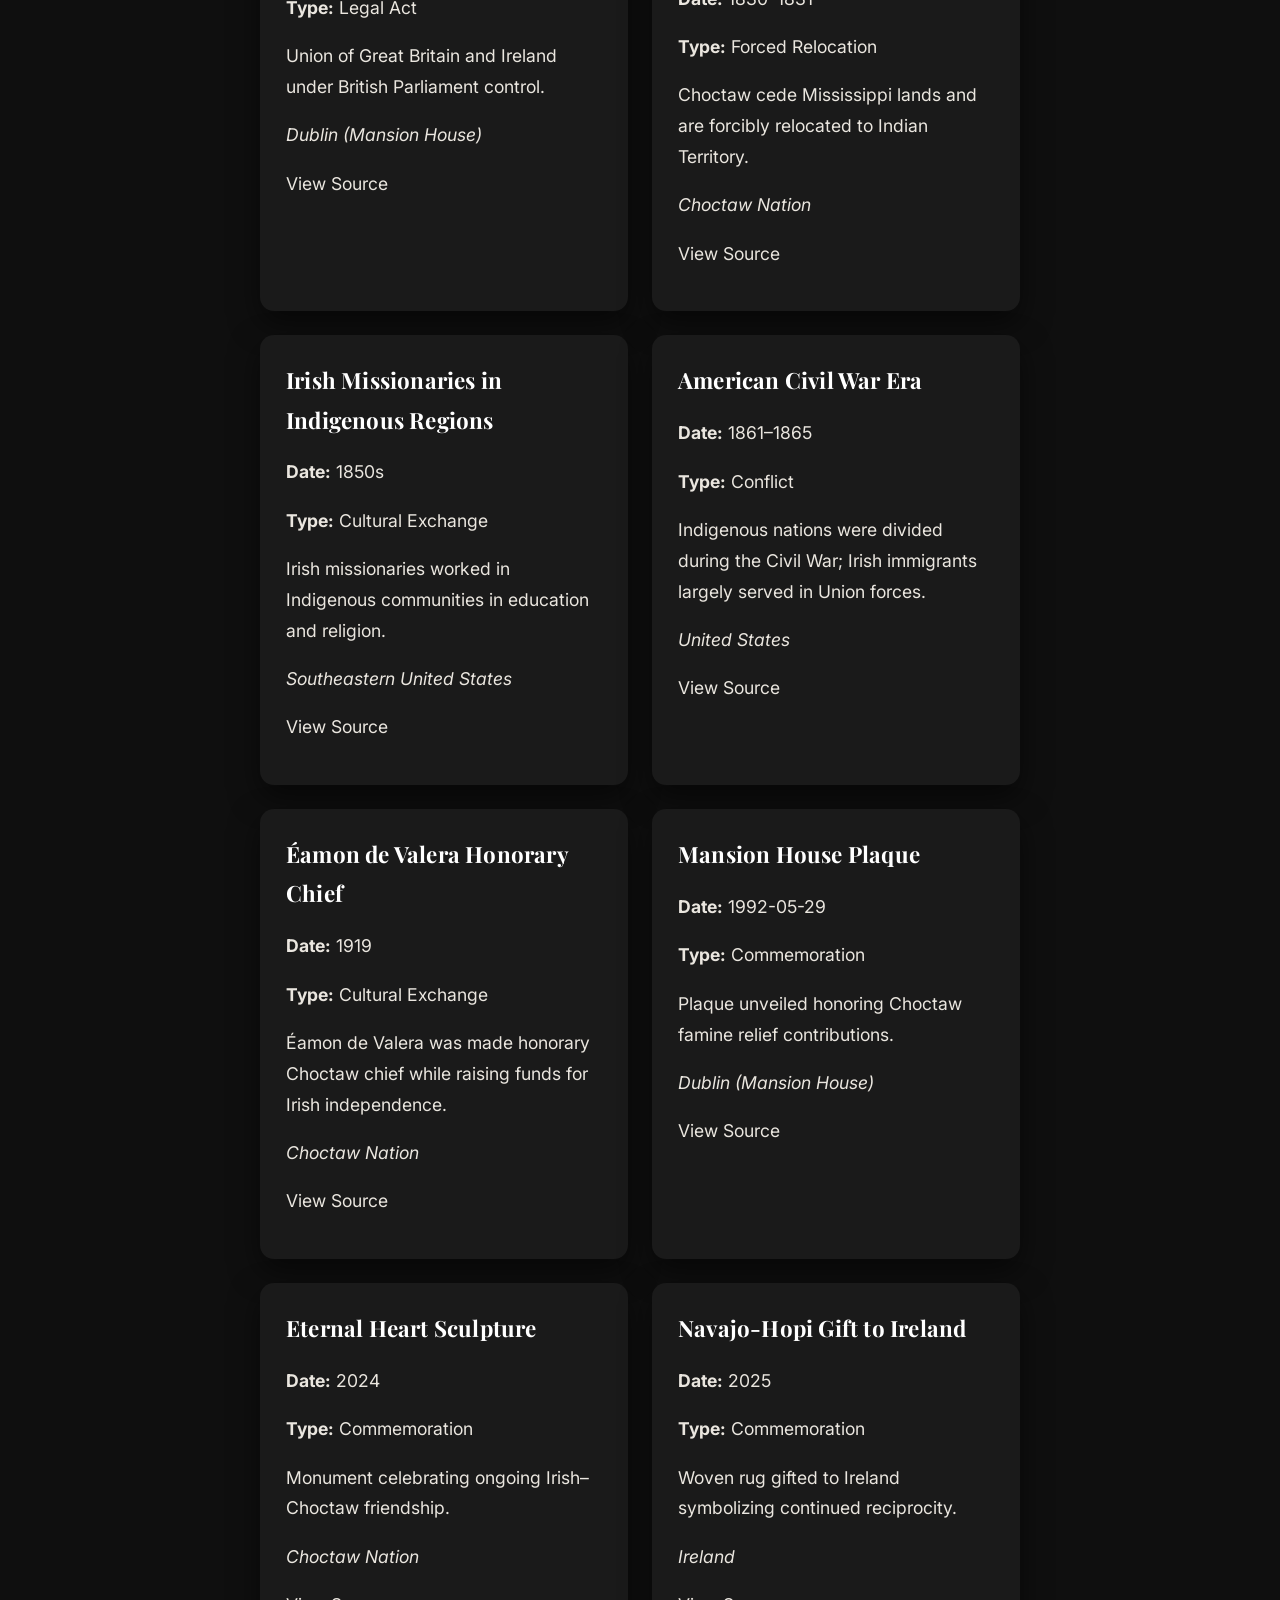
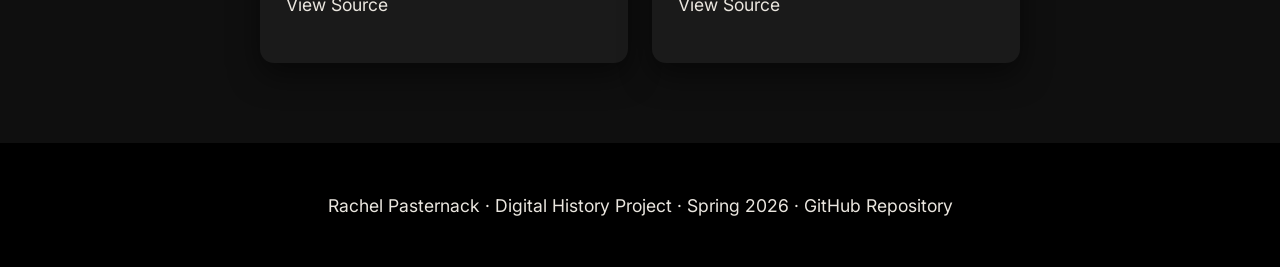
==== commit f179ef13: "Fixed Issue" ====
--- a/database.html
+++ b/database.html
@@ -42,7 +42,7 @@
   </div>
 </header>
 
-<section class="section">
+<section class="section-light">
   <div class="container">
 
     <h3>Search the Archive</h3>
@@ -284,6 +284,18 @@
 place:"Choctaw Nation",
 description:"Monument celebrating ongoing Irish–Choctaw friendship.",
 source:"https://www.choctawnation.com/news/news-releases/choctaw-nation-unveils-eternal-heart-sculpture/"
+},
+
+{
+id:"E023",
+title:"Navajo-Hopi Gift to Ireland",
+start_date:"2025",
+lat:36.107,
+lng:-109.067,
+interaction_type:"Commemoration",
+place:"Ireland",
+description:"Woven rug gifted to Ireland symbolizing continued reciprocity.",
+source:"https://www.oireachtas.ie/"
 }
 
 ];
--- a/style.css
+++ b/style.css
@@ -40,7 +40,7 @@
 
 h1, h2, h3 {
   font-family: "Playfair Display", serif;
-  margin: 0 0 var(--space-sm) 0;
+  margin: 0 0 16px 0;
   letter-spacing: 0.2px;
 }
 
@@ -54,7 +54,7 @@
 
 p {
   font-size: 1.1rem;
-  margin-bottom: var(--space-sm);
+  margin-bottom: 16px;
   color: var(--text);
 }
 
@@ -62,13 +62,17 @@
    LAYOUT SYSTEM
 ========================= */
 .container {
-  max-width: 1150px;
+  max-width: 800px;
   margin: 0 auto;
   padding: 0 20px;
 }
 
 .section {
-  padding: var(--space-xl) 0;
+  padding: var(--space-lg) 0;
+}
+
+.section + .section {
+  padding-top: var(--space-lg);
 }
 
 .section.light {
@@ -230,7 +234,7 @@
   display: flex;
   justify-content: space-between;
   align-items: flex-start;
-  gap: 28px;
+  gap: 30px;
 
   background: var(--surface);
   padding: 24px;
@@ -251,11 +255,19 @@
 }
 
 .timeline-media {
-  width: 150px;
+  width: 120px;
+  height: 150px;
+  object-fit: cover;
+
+  border-radius: var(--radius-sm);
+  border: 2px solid #111;
+
+  flex: 0 0 120px;
+  display: flex;
   flex-shrink: 0;
-  display: flex;
   flex-direction: column;
   align-items: flex-end;
+  gap: 6px;
 }
 
 .timeline-media a {
@@ -265,12 +277,12 @@
   text-align: right;
 }
 
-.timeline-img {
-  width: 150px;
-  height: 150px;
+.timeline-media img {
+  width: 120px;
+  height: 120px;
   object-fit: cover;
   border-radius: var(--radius-sm);
-  border: 2px solid #111;
+  box-shadow: var(--shadow);
 }
 
 .timeline-caption {
